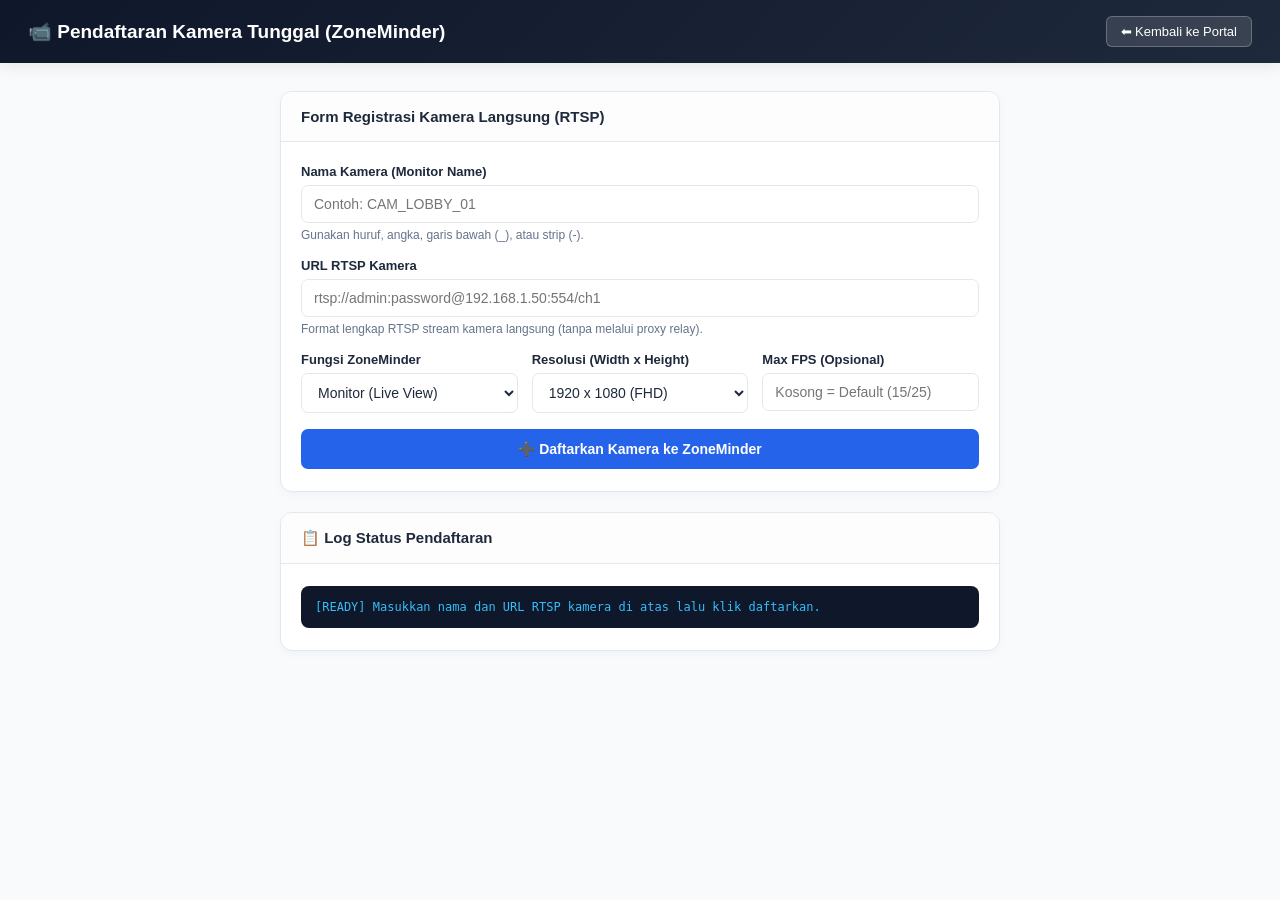
==== html_dashboard/add_camera.html @ 8101704b "yang baru" ====
<!DOCTYPE html>
<html lang="id">
<head>
  <meta charset="UTF-8">
  <meta name="viewport" content="width=device-width, initial-scale=1.0">
  <title>Tambah Kamera Tunggal - ZoneMinder</title>
  <style>
    * { box-sizing: border-box; }
    :root {
      --primary: #2563eb;
      --primary-dark: #1d4ed8;
      --success: #16a34a;
      --danger: #dc2626;
      --bg: #f8fafc;
      --card: #ffffff;
      --border: #e2e8f0;
      --text: #1e293b;
      --muted: #64748b;
    }
    body {
      margin: 0;
      background: var(--bg);
      color: var(--text);
      font-family: -apple-system, BlinkMacSystemFont, "Segoe UI", Roboto, "Helvetica Neue", Arial, sans-serif;
    }
    header {
      background: linear-gradient(135deg, #0f172a, #1e293b);
      color: white;
      padding: 16px 28px;
      display: flex;
      justify-content: space-between;
      align-items: center;
      box-shadow: 0 4px 15px rgba(0,0,0,0.08);
    }
    header h1 { margin: 0; font-size: 19px; font-weight: 600; display: flex; align-items: center; gap: 8px; }
    .back-btn {
      color: white;
      text-decoration: none;
      background: rgba(255,255,255,0.12);
      border: 1px solid rgba(255,255,255,0.25);
      padding: 7px 14px;
      border-radius: 6px;
      font-size: 13px;
      transition: .2s;
    }
    .back-btn:hover { background: rgba(255,255,255,0.22); }
    .container {
      width: min(720px, calc(100% - 32px));
      margin: 28px auto;
    }
    .card {
      background: var(--card);
      border: 1px solid var(--border);
      border-radius: 12px;
      margin-bottom: 20px;
      box-shadow: 0 3px 10px rgba(0,0,0,0.03);
      overflow: hidden;
    }
    .card-header {
      padding: 16px 20px;
      border-bottom: 1px solid var(--border);
      background: #fdfdfe;
      font-weight: 600;
      font-size: 15px;
    }
    .card-body { padding: 22px 20px; }
    .form-group { margin-bottom: 16px; }
    .form-group label {
      display: block;
      font-size: 13px;
      font-weight: 600;
      margin-bottom: 6px;
      color: var(--text);
    }
    .form-control {
      width: 100%;
      padding: 10px 12px;
      border: 1px solid var(--border);
      border-radius: 7px;
      font-size: 14px;
      color: var(--text);
      background: #fff;
      transition: border-color .2s;
    }
    .form-control:focus {
      outline: none;
      border-color: var(--primary);
      box-shadow: 0 0 0 3px rgba(37,99,235,0.12);
    }
    .form-hint {
      font-size: 12px;
      color: var(--muted);
      margin-top: 5px;
    }
    .row { display: flex; gap: 14px; }
    .col { flex: 1; }
    .btn-submit {
      width: 100%;
      background: var(--primary);
      color: white;
      border: none;
      padding: 12px;
      border-radius: 7px;
      font-weight: 600;
      font-size: 14px;
      cursor: pointer;
      transition: background .2s;
    }
    .btn-submit:hover { background: var(--primary-dark); }
    .btn-submit:disabled { background: #94a3b8; cursor: not-allowed; }
    .log-box {
      background: #0f172a;
      color: #38bdf8;
      font-family: monospace;
      font-size: 12px;
      padding: 12px 14px;
      border-radius: 8px;
      max-height: 180px;
      overflow-y: auto;
      line-height: 1.5;
    }
    .log-success { color: #4ade80; }
    .log-err { color: #f87171; }
  </style>
</head>
<body>
  <header>
    <h1>📹 Pendaftaran Kamera Tunggal (ZoneMinder)</h1>
    <a href="index.html" class="back-btn">⬅ Kembali ke Portal</a>
  </header>

  <div class="container">
    <div class="card">
      <div class="card-header">Form Registrasi Kamera Langsung (RTSP)</div>
      <div class="card-body">
        <form id="addCamForm" onsubmit="submitCamera(event)">
          <div class="form-group">
            <label for="camName">Nama Kamera (Monitor Name)</label>
            <input type="text" id="camName" class="form-control" placeholder="Contoh: CAM_LOBBY_01" required>
            <div class="form-hint">Gunakan huruf, angka, garis bawah (_), atau strip (-).</div>
          </div>

          <div class="form-group">
            <label for="rtspUrl">URL RTSP Kamera</label>
            <input type="text" id="rtspUrl" class="form-control" placeholder="rtsp://admin:password@192.168.1.50:554/ch1" required>
            <div class="form-hint">Format lengkap RTSP stream kamera langsung (tanpa melalui proxy relay).</div>
          </div>

          <div class="row">
            <div class="col form-group">
              <label for="zmFunction">Fungsi ZoneMinder</label>
              <select id="zmFunction" class="form-control">
                <option value="Monitor" selected>Monitor (Live View)</option>
                <option value="Modect">Modect (Motion Detect)</option>
                <option value="Record">Record (Rekam Terus)</option>
                <option value="Mocord">Mocord (Motion + Record)</option>
                <option value="Nodect">Nodect</option>
              </select>
            </div>
            <div class="col form-group">
              <label for="resolution">Resolusi (Width x Height)</label>
              <select id="resolution" class="form-control">
                <option value="1920x1080" selected>1920 x 1080 (FHD)</option>
                <option value="1280x720">1280 x 720 (HD)</option>
                <option value="2560x1440">2560 x 1440 (2K)</option>
                <option value="3840x2160">3840 x 2160 (4K)</option>
                <option value="640x480">640 x 480 (VGA)</option>
              </select>
            </div>
            <div class="col form-group">
              <label for="maxFps">Max FPS (Opsional)</label>
              <input type="number" id="maxFps" class="form-control" placeholder="Kosong = Default (15/25)" min="1" max="60">
            </div>
          </div>

          <button type="submit" id="btnSubmit" class="btn-submit">
            ➕ Daftarkan Kamera ke ZoneMinder
          </button>
        </form>
      </div>
    </div>

    <div class="card">
      <div class="card-header">📋 Log Status Pendaftaran</div>
      <div class="card-body">
        <div id="logBox" class="log-box">
          <div>[READY] Masukkan nama dan URL RTSP kamera di atas lalu klik daftarkan.</div>
        </div>
      </div>
    </div>
  </div>

  <script>
    function addLog(msg, type = 'info') {
      const box = document.getElementById('logBox');
      const time = new Date().toLocaleTimeString();
      let cls = '';
      if (type === 'err') cls = 'log-err';
      if (type === 'success') cls = 'log-success';
      box.innerHTML += `<div class="${cls}">[${time}] ${msg}</div>`;
      box.scrollTop = box.scrollHeight;
    }

    async function submitCamera(e) {
      e.preventDefault();
      const btn = document.getElementById('btnSubmit');
      const name = document.getElementById('camName').value.trim();
      const source = document.getElementById('rtspUrl').value.trim();
      const func = document.getElementById('zmFunction').value;
      const [width, height] = document.getElementById('resolution').value.split('x');
      const maxFps = document.getElementById('maxFps').value.trim();

      if (!source.toLowerCase().startsWith('rtsp://')) {
        addLog('URL harus diawali dengan rtsp://', 'err');
        return;
      }

      btn.disabled = true;
      btn.innerHTML = '⏳ Mendaftarkan ke ZoneMinder...';
      addLog(`Mengirim data pendaftaran untuk '${name}'...`);

      try {
        const res = await fetch('/api/zoneminder/add-camera', {
          method: 'POST',
          headers: { 'Content-Type': 'application/json' },
          body: JSON.stringify({
            name: name,
            source: source,
            zmFunction: func,
            width: width,
            height: height,
            maxFps: maxFps
          })
        });
        const data = await res.json();
        if (res.ok && data.status === 'success') {
          addLog(`[SUCCESS] ${data.message} 🎉`, 'success');
          document.getElementById('addCamForm').reset();
        } else {
          addLog(`[ERROR] ${data.message || 'Gagal mendaftarkan kamera'}`, 'err');
        }
      } catch (err) {
        addLog(`[ERROR JARINGAN] ${err.message}`, 'err');
      } finally {
        btn.disabled = false;
        btn.innerHTML = '➕ Daftarkan Kamera ke ZoneMinder';
      }
    }
  </script>
</body>
</html>
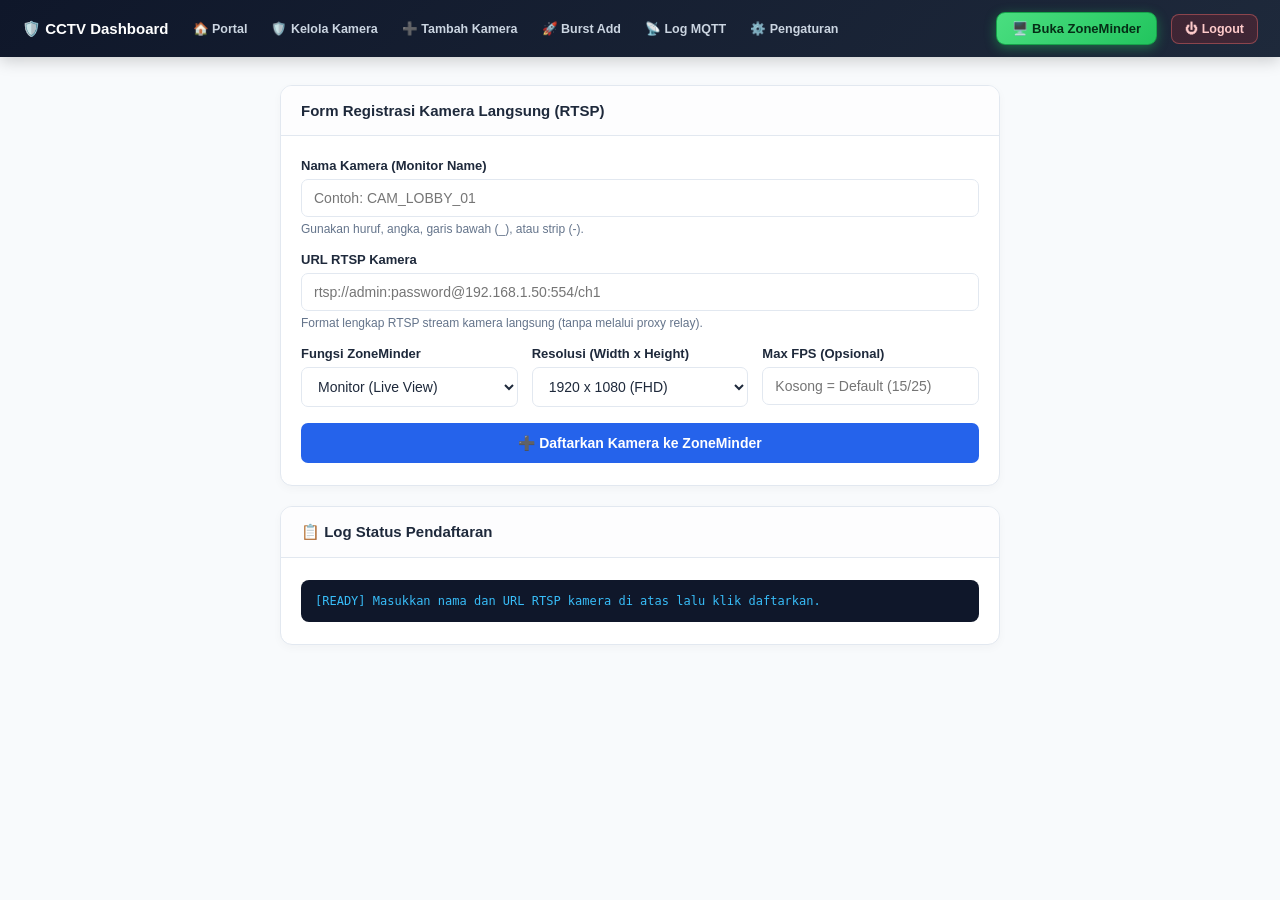
==== commit a86f5a80: "update" ====
--- a/html_dashboard/add_camera.html
+++ b/html_dashboard/add_camera.html
@@ -124,10 +124,8 @@
   </style>
 </head>
 <body>
-  <header>
-    <h1>📹 Pendaftaran Kamera Tunggal (ZoneMinder)</h1>
-    <a href="index.html" class="back-btn">⬅ Kembali ke Portal</a>
-  </header>
+  <!-- Header navigasi bersama: tautan ZoneMinder ditonjolkan + tombol logout -->
+  <header id="dashHeader"></header>
 
   <div class="container">
     <div class="card">
@@ -247,6 +245,7 @@
       }
     }
   </script>
+  <script src="app_shell.js"></script>
 </body>
 </html>
 
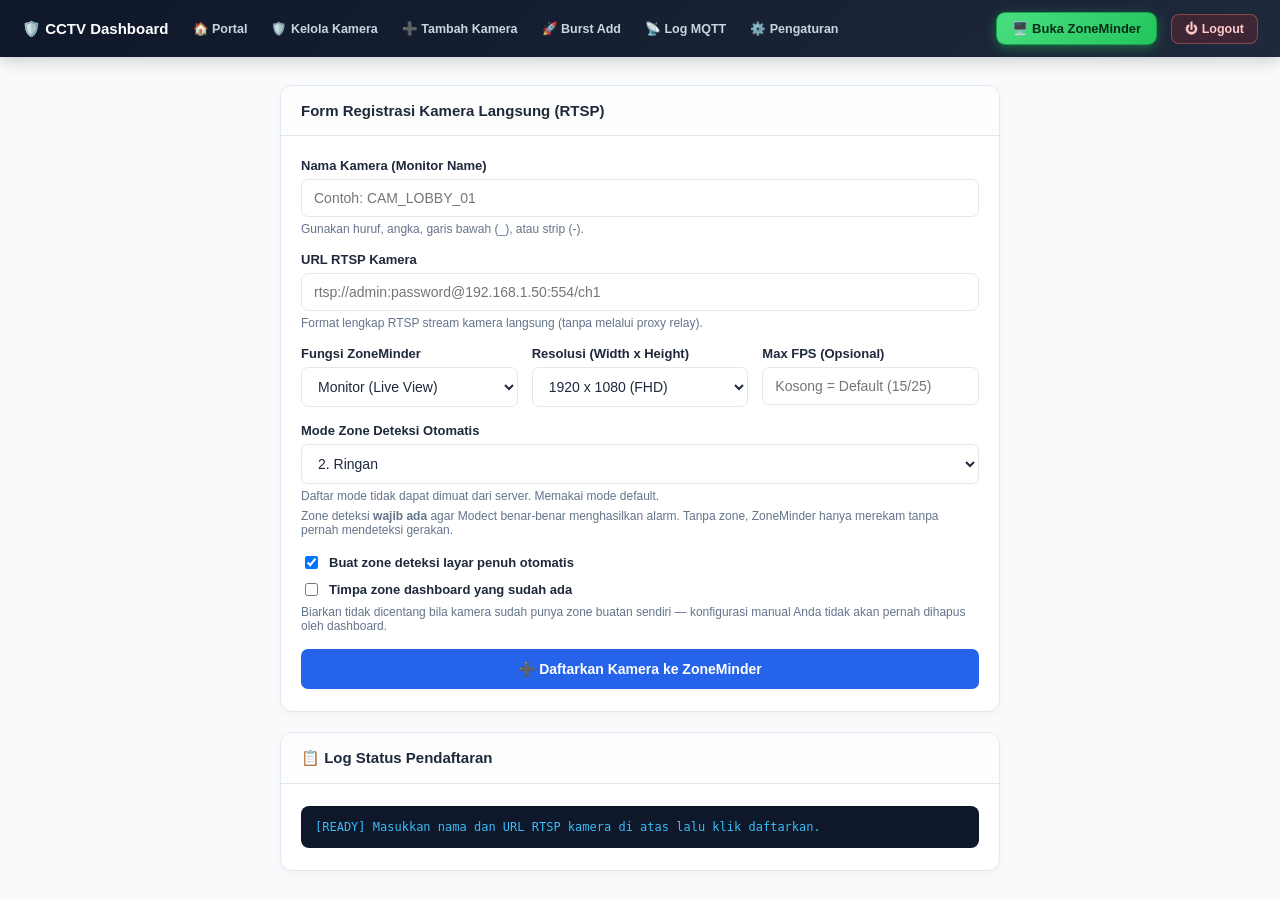
==== commit c7980bc0: "feat(zones): zone deteksi otomatis 5 mode untuk semua jalur tambah kamera" ====
--- a/html_dashboard/add_camera.html
+++ b/html_dashboard/add_camera.html
@@ -171,6 +171,33 @@
             </div>
           </div>
 
+          <div class="form-group">
+            <label for="zoneMode">Mode Zone Deteksi Otomatis</label>
+            <select id="zoneMode" class="form-control"></select>
+            <div class="form-hint" id="zoneModeHint">
+              Loading...
+            </div>
+            <div class="form-hint" style="margin-top:6px;">
+              Zone deteksi <b>wajib ada</b> agar Modect benar-benar menghasilkan alarm.
+              Tanpa zone, ZoneMinder hanya merekam tanpa pernah mendeteksi gerakan.
+            </div>
+          </div>
+
+          <div class="form-group">
+            <label style="display:flex; align-items:center; gap:8px; font-weight:600;">
+              <input type="checkbox" id="createZone" checked style="width:auto;">
+              Buat zone deteksi layar penuh otomatis
+            </label>
+            <label style="display:flex; align-items:center; gap:8px; font-weight:600; margin-top:8px;">
+              <input type="checkbox" id="overwriteZone" style="width:auto;">
+              Timpa zone dashboard yang sudah ada
+            </label>
+            <div class="form-hint">
+              Biarkan tidak dicentang bila kamera sudah punya zone buatan sendiri —
+              konfigurasi manual Anda tidak akan pernah dihapus oleh dashboard.
+            </div>
+          </div>
+
           <button type="submit" id="btnSubmit" class="btn-submit">
             ➕ Daftarkan Kamera ke ZoneMinder
           </button>
@@ -189,6 +216,39 @@
   </div>
 
   <script>
+    // Daftar mode zone diambil dari server supaya angka yang ditampilkan
+    // selalu sama dengan yang benar-benar ditulis ke ZoneMinder.
+    let ZONE_MODES = [];
+
+    async function loadZoneModes() {
+      const select = document.getElementById('zoneMode');
+      const hint = document.getElementById('zoneModeHint');
+      try {
+        const res = await fetch('/api/zones/modes');
+        const data = await res.json();
+        ZONE_MODES = data.modes || [];
+        select.innerHTML = ZONE_MODES
+          .map(m => `<option value="${m.key}" ${m.key === data.default_mode ? 'selected' : ''}>${m.label}</option>`)
+          .join('');
+        renderZoneHint();
+      } catch (err) {
+        select.innerHTML = '<option value="light">2. Ringan</option>';
+        hint.innerText = 'Daftar mode tidak dapat dimuat dari server. Memakai mode default.';
+      }
+    }
+
+    function renderZoneHint() {
+      const key = document.getElementById('zoneMode').value;
+      const hint = document.getElementById('zoneModeHint');
+      const mode = ZONE_MODES.find(m => m.key === key);
+      if (!mode) { hint.innerText = ''; return; }
+      hint.innerHTML = `${mode.description}<br><b>Efektif:</b> CheckMethod=${mode.check_method}, `
+        + `MinPixelThreshold=${mode.min_pixel_threshold} (angka kecil = lebih sensitif), Units=${mode.units}.`;
+    }
+
+    document.getElementById('zoneMode').addEventListener('change', renderZoneHint);
+    loadZoneModes();
+
     function addLog(msg, type = 'info') {
       const box = document.getElementById('logBox');
       const time = new Date().toLocaleTimeString();
@@ -227,12 +287,29 @@
             zmFunction: func,
             width: width,
             height: height,
-            maxFps: maxFps
+            maxFps: maxFps,
+            zoneMode: document.getElementById('zoneMode').value,
+            createZone: document.getElementById('createZone').checked,
+            overwriteZone: document.getElementById('overwriteZone').checked
           })
         });
         const data = await res.json();
         if (res.ok && data.status === 'success') {
-          addLog(`[SUCCESS] ${data.message} 🎉`, 'success');
+          addLog(`[SUCCESS] ${data.message}`, 'success');
+
+          // Status zone dilaporkan terpisah: kamera bisa berhasil didaftarkan
+          // sementara zone-nya gagal. Menyembunyikan itu membuat pengguna
+          // mengira Modect berjalan padahal tidak akan pernah alarm.
+          const zone = data.zone || {};
+          if (zone.created) {
+            addLog(`[ZONE] Zone "${zone.name || 'All'}" dibuat (${zone.label || zone.mode}), `
+              + `koordinat ${zone.coords || '-'} @ ${zone.width}x${zone.height}.`, 'success');
+          } else if (zone.skipped) {
+            addLog(`[ZONE] Dilewati: ${zone.reason || '-'}`, 'info');
+          } else {
+            addLog(`[ZONE-GAGAL] ${zone.reason || 'Zone tidak dibuat. Modect tidak akan mendeteksi gerakan.'}`, 'err');
+          }
+
           document.getElementById('addCamForm').reset();
         } else {
           addLog(`[ERROR] ${data.message || 'Gagal mendaftarkan kamera'}`, 'err');
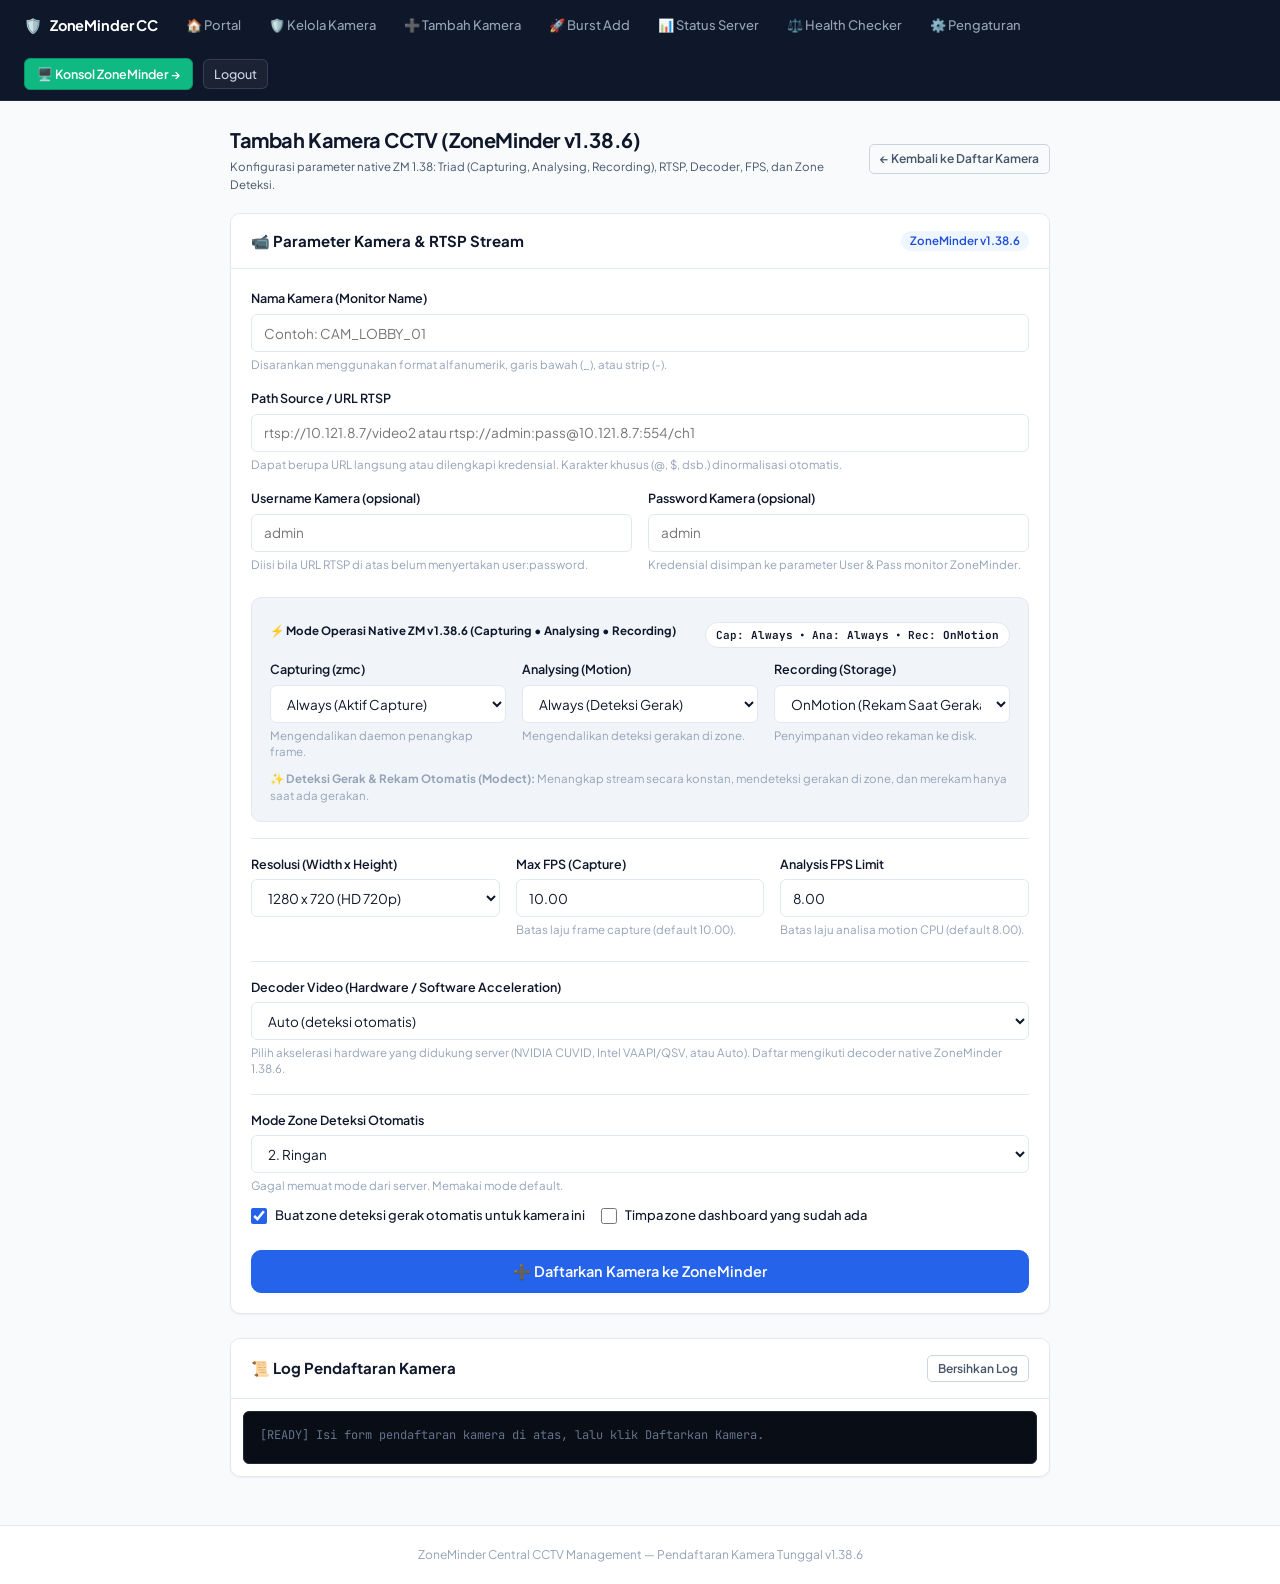
==== commit 5a1540a6: "update_with_latest_zoneminder" ====
--- a/html_dashboard/add_camera.html
+++ b/html_dashboard/add_camera.html
@@ -3,221 +3,224 @@
 <head>
   <meta charset="UTF-8">
   <meta name="viewport" content="width=device-width, initial-scale=1.0">
-  <title>Tambah Kamera Tunggal - ZoneMinder</title>
+  <title>Tambah Kamera CCTV - ZoneMinder v1.38.6</title>
+  <link rel="stylesheet" href="app_ui.css">
   <style>
-    * { box-sizing: border-box; }
-    :root {
-      --primary: #2563eb;
-      --primary-dark: #1d4ed8;
-      --success: #16a34a;
-      --danger: #dc2626;
-      --bg: #f8fafc;
-      --card: #ffffff;
-      --border: #e2e8f0;
-      --text: #1e293b;
-      --muted: #64748b;
-    }
-    body {
-      margin: 0;
-      background: var(--bg);
-      color: var(--text);
-      font-family: -apple-system, BlinkMacSystemFont, "Segoe UI", Roboto, "Helvetica Neue", Arial, sans-serif;
-    }
-    header {
-      background: linear-gradient(135deg, #0f172a, #1e293b);
-      color: white;
-      padding: 16px 28px;
-      display: flex;
-      justify-content: space-between;
+    .form-container {
+      max-width: 820px;
+      margin: 0 auto;
+    }
+    .triad-card {
+      background: var(--bg-surface-alt);
+      border: 1px solid var(--border);
+      border-radius: var(--radius-md);
+      padding: 16px 18px;
+      margin-top: 8px;
+    }
+    .triad-badge-preview {
+      display: inline-flex;
       align-items: center;
-      box-shadow: 0 4px 15px rgba(0,0,0,0.08);
-    }
-    header h1 { margin: 0; font-size: 19px; font-weight: 600; display: flex; align-items: center; gap: 8px; }
-    .back-btn {
-      color: white;
-      text-decoration: none;
-      background: rgba(255,255,255,0.12);
-      border: 1px solid rgba(255,255,255,0.25);
-      padding: 7px 14px;
-      border-radius: 6px;
-      font-size: 13px;
-      transition: .2s;
-    }
-    .back-btn:hover { background: rgba(255,255,255,0.22); }
-    .container {
-      width: min(720px, calc(100% - 32px));
-      margin: 28px auto;
-    }
-    .card {
-      background: var(--card);
+      gap: 6px;
+      padding: 4px 10px;
+      border-radius: var(--radius-full);
+      font-size: 11px;
+      font-family: var(--font-mono);
+      font-weight: 600;
+      background: var(--bg-surface);
       border: 1px solid var(--border);
-      border-radius: 12px;
-      margin-bottom: 20px;
-      box-shadow: 0 3px 10px rgba(0,0,0,0.03);
-      overflow: hidden;
-    }
-    .card-header {
-      padding: 16px 20px;
-      border-bottom: 1px solid var(--border);
-      background: #fdfdfe;
-      font-weight: 600;
-      font-size: 15px;
-    }
-    .card-body { padding: 22px 20px; }
-    .form-group { margin-bottom: 16px; }
-    .form-group label {
-      display: block;
-      font-size: 13px;
-      font-weight: 600;
-      margin-bottom: 6px;
-      color: var(--text);
-    }
-    .form-control {
-      width: 100%;
-      padding: 10px 12px;
-      border: 1px solid var(--border);
-      border-radius: 7px;
-      font-size: 14px;
-      color: var(--text);
-      background: #fff;
-      transition: border-color .2s;
-    }
-    .form-control:focus {
-      outline: none;
-      border-color: var(--primary);
-      box-shadow: 0 0 0 3px rgba(37,99,235,0.12);
-    }
-    .form-hint {
-      font-size: 12px;
-      color: var(--muted);
-      margin-top: 5px;
-    }
-    .row { display: flex; gap: 14px; }
-    .col { flex: 1; }
-    .btn-submit {
-      width: 100%;
-      background: var(--primary);
-      color: white;
-      border: none;
-      padding: 12px;
-      border-radius: 7px;
-      font-weight: 600;
-      font-size: 14px;
-      cursor: pointer;
-      transition: background .2s;
-    }
-    .btn-submit:hover { background: var(--primary-dark); }
-    .btn-submit:disabled { background: #94a3b8; cursor: not-allowed; }
-    .log-box {
-      background: #0f172a;
-      color: #38bdf8;
-      font-family: monospace;
-      font-size: 12px;
-      padding: 12px 14px;
-      border-radius: 8px;
-      max-height: 180px;
-      overflow-y: auto;
-      line-height: 1.5;
-    }
-    .log-success { color: #4ade80; }
-    .log-err { color: #f87171; }
+      margin-top: 8px;
+    }
   </style>
 </head>
 <body>
-  <!-- Header navigasi bersama: tautan ZoneMinder ditonjolkan + tombol logout -->
+  <!-- Header Navigasi Bersama -->
   <header id="dashHeader"></header>
 
   <div class="container">
-    <div class="card">
-      <div class="card-header">Form Registrasi Kamera Langsung (RTSP)</div>
-      <div class="card-body">
-        <form id="addCamForm" onsubmit="submitCamera(event)">
-          <div class="form-group">
-            <label for="camName">Nama Kamera (Monitor Name)</label>
-            <input type="text" id="camName" class="form-control" placeholder="Contoh: CAM_LOBBY_01" required>
-            <div class="form-hint">Gunakan huruf, angka, garis bawah (_), atau strip (-).</div>
+    <div class="form-container">
+      <!-- Breadcrumb / Header Title -->
+      <div class="flex items-center justify-between" style="margin-bottom: 20px;">
+        <div>
+          <h1 style="font-size: 20px;">Tambah Kamera CCTV (ZoneMinder v1.38.6)</h1>
+          <p class="text-xs text-secondary" style="margin-top: 3px;">
+            Konfigurasi parameter native ZM 1.38: Triad (Capturing, Analysing, Recording), RTSP, Decoder, FPS, dan Zone Deteksi.
+          </p>
+        </div>
+        <a href="zoneminder.html" class="btn btn-outline btn-sm">
+          &larr; Kembali ke Daftar Kamera
+        </a>
+      </div>
+
+      <!-- Card Formulir Pendaftaran -->
+      <div class="card" style="margin-bottom: 24px;">
+        <div class="card-header">
+          <div class="card-title">&#128249; Parameter Kamera &amp; RTSP Stream</div>
+          <span class="badge badge-primary">ZoneMinder v1.38.6</span>
+        </div>
+
+        <div class="card-body">
+          <form id="addCamForm" onsubmit="submitCamera(event)">
+            <!-- Identitas Kamera -->
+            <div class="form-group">
+              <label class="form-label" for="camName">Nama Kamera (Monitor Name)</label>
+              <input type="text" id="camName" class="form-control" placeholder="Contoh: CAM_LOBBY_01" required>
+              <div class="form-hint">Disarankan menggunakan format alfanumerik, garis bawah (_), atau strip (-).</div>
+            </div>
+
+            <!-- Path RTSP Source -->
+            <div class="form-group">
+              <label class="form-label" for="rtspUrl">Path Source / URL RTSP</label>
+              <input type="text" id="rtspUrl" class="form-control mono text-sm" placeholder="rtsp://10.121.8.7/video2 atau rtsp://admin:pass@10.121.8.7:554/ch1" required>
+              <div class="form-hint">
+                Dapat berupa URL langsung atau dilengkapi kredensial. Karakter khusus (@, $, dsb.) dinormalisasi otomatis.
+              </div>
+            </div>
+
+            <!-- Kredensial Kamera -->
+            <div class="grid grid-2">
+              <div class="form-group">
+                <label class="form-label" for="camUser">Username Kamera (opsional)</label>
+                <input type="text" id="camUser" class="form-control" placeholder="admin">
+                <div class="form-hint">Diisi bila URL RTSP di atas belum menyertakan user:password.</div>
+              </div>
+              <div class="form-group">
+                <label class="form-label" for="camPass">Password Kamera (opsional)</label>
+                <input type="password" id="camPass" class="form-control" placeholder="admin" autocomplete="new-password">
+                <div class="form-hint">Kredensial disimpan ke parameter User &amp; Pass monitor ZoneMinder.</div>
+              </div>
+            </div>
+
+            <!-- Kontrol Operasi Triad ZM 1.38 -->
+            <div class="triad-card">
+              <div class="flex items-center justify-between" style="margin-bottom: 12px;">
+                <div class="text-xs font-bold text-primary">
+                  ⚡ Mode Operasi Native ZM v1.38.6 (Capturing &bull; Analysing &bull; Recording)
+                </div>
+                <div id="triadStatusPill" class="triad-badge-preview">
+                  <span>Cap: Always</span> &bull; <span>Ana: Always</span> &bull; <span>Rec: OnMotion</span>
+                </div>
+              </div>
+
+              <div class="grid grid-3">
+                <div class="form-group" style="margin-bottom: 0;">
+                  <label class="form-label" for="camCapturing">Capturing (zmc)</label>
+                  <select id="camCapturing" class="form-select" onchange="updateTriadPreview()">
+                    <option value="Always" selected>Always (Aktif Capture)</option>
+                    <option value="Ondemand">Ondemand (Saat Diminta)</option>
+                    <option value="None">None (Capture Mati)</option>
+                  </select>
+                  <div class="form-hint">Mengendalikan daemon penangkap frame.</div>
+                </div>
+
+                <div class="form-group" style="margin-bottom: 0;">
+                  <label class="form-label" for="camAnalysing">Analysing (Motion)</label>
+                  <select id="camAnalysing" class="form-select" onchange="updateTriadPreview()">
+                    <option value="Always" selected>Always (Deteksi Gerak)</option>
+                    <option value="None">None (Tanpa Analisa)</option>
+                  </select>
+                  <div class="form-hint">Mengendalikan deteksi gerakan di zone.</div>
+                </div>
+
+                <div class="form-group" style="margin-bottom: 0;">
+                  <label class="form-label" for="camRecording">Recording (Storage)</label>
+                  <select id="camRecording" class="form-select" onchange="updateTriadPreview()">
+                    <option value="None">None (Live Saja / Pasif)</option>
+                    <option value="OnMotion" selected>OnMotion (Rekam Saat Gerakan)</option>
+                    <option value="Always">Always (Rekam Non-Stop)</option>
+                  </select>
+                  <div class="form-hint">Penyimpanan video rekaman ke disk.</div>
+                </div>
+              </div>
+
+              <div id="triadExplanation" class="text-xs text-muted" style="margin-top: 10px;">
+                Mode aktif: Kamera terus menangkap stream, menganalisa gerakan, dan merekam secara otomatis saat motion terdeteksi.
+              </div>
+            </div>
+
+            <!-- Resolusi & FPS -->
+            <div class="grid grid-3" style="border-top: 1px solid var(--border); padding-top: 16px; margin-top: 16px;">
+              <div class="form-group">
+                <label class="form-label" for="resolution">Resolusi (Width x Height)</label>
+                <select id="resolution" class="form-select">
+                  <option value="1280x720" selected>1280 x 720 (HD 720p)</option>
+                  <option value="1920x1080">1920 x 1080 (FHD 1080p)</option>
+                  <option value="2560x1440">2560 x 1440 (2K QHD)</option>
+                  <option value="3840x2160">3840 x 2160 (4K UHD)</option>
+                  <option value="640x480">640 x 480 (VGA 480p)</option>
+                </select>
+              </div>
+
+              <div class="form-group">
+                <label class="form-label" for="maxFps">Max FPS (Capture)</label>
+                <input type="number" id="maxFps" class="form-control" value="10.00" min="1" max="60" step="0.5" required>
+                <div class="form-hint">Batas laju frame capture (default 10.00).</div>
+              </div>
+
+              <div class="form-group">
+                <label class="form-label" for="analysisFps">Analysis FPS Limit</label>
+                <input type="number" id="analysisFps" class="form-control" value="8.00" min="1" max="30" step="0.5" required>
+                <div class="form-hint">Batas laju analisa motion CPU (default 8.00).</div>
+              </div>
+            </div>
+
+            <!-- Hardware Decoder Video -->
+            <div class="form-group" style="border-top: 1px solid var(--border); padding-top: 16px; margin-top: 6px;">
+              <label class="form-label" for="camDecoder">Decoder Video (Hardware / Software Acceleration)</label>
+              <select id="camDecoder" class="form-select"></select>
+              <div class="form-hint">
+                Pilih akselerasi hardware yang didukung server (NVIDIA CUVID, Intel VAAPI/QSV, atau Auto).
+                Daftar mengikuti decoder native ZoneMinder 1.38.6.
+              </div>
+            </div>
+
+            <!-- Zone Deteksi Otomatis -->
+            <div class="form-group" style="border-top: 1px solid var(--border); padding-top: 16px; margin-top: 6px;">
+              <label class="form-label" for="zoneMode">Mode Zone Deteksi Otomatis</label>
+              <select id="zoneMode" class="form-select"></select>
+              <div class="form-hint" id="zoneModeHint" style="margin-top: 5px;">Memuat konfigurasi mode zone...</div>
+
+              <div class="flex items-center gap-4 flex-wrap" style="margin-top: 12px;">
+                <label class="checkbox-label">
+                  <input type="checkbox" id="createZone" checked>
+                  Buat zone deteksi gerak otomatis untuk kamera ini
+                </label>
+                <label class="checkbox-label">
+                  <input type="checkbox" id="overwriteZone">
+                  Timpa zone dashboard yang sudah ada
+                </label>
+              </div>
+            </div>
+
+            <div style="margin-top: 24px;">
+              <button type="submit" id="btnSubmit" class="btn btn-primary btn-lg" style="width: 100%;">
+                ➕ Daftarkan Kamera ke ZoneMinder
+              </button>
+            </div>
+          </form>
+        </div>
+      </div>
+
+      <!-- Card Terminal Log Output -->
+      <div class="card">
+        <div class="card-header">
+          <div class="card-title text-sm">&#128220; Log Pendaftaran Kamera</div>
+          <button class="btn btn-outline btn-sm" onclick="clearLog()">Bersihkan Log</button>
+        </div>
+        <div class="card-body" style="padding: 12px;">
+          <div id="logBox" class="terminal-box">
+            <div class="terminal-line muted">[READY] Isi form pendaftaran kamera di atas, lalu klik Daftarkan Kamera.</div>
           </div>
-
-          <div class="form-group">
-            <label for="rtspUrl">URL RTSP Kamera</label>
-            <input type="text" id="rtspUrl" class="form-control" placeholder="rtsp://admin:password@192.168.1.50:554/ch1" required>
-            <div class="form-hint">Format lengkap RTSP stream kamera langsung (tanpa melalui proxy relay).</div>
-          </div>
-
-          <div class="row">
-            <div class="col form-group">
-              <label for="zmFunction">Fungsi ZoneMinder</label>
-              <select id="zmFunction" class="form-control">
-                <option value="Monitor" selected>Monitor (Live View)</option>
-                <option value="Modect">Modect (Motion Detect)</option>
-                <option value="Record">Record (Rekam Terus)</option>
-                <option value="Mocord">Mocord (Motion + Record)</option>
-                <option value="Nodect">Nodect</option>
-              </select>
-            </div>
-            <div class="col form-group">
-              <label for="resolution">Resolusi (Width x Height)</label>
-              <select id="resolution" class="form-control">
-                <option value="1920x1080" selected>1920 x 1080 (FHD)</option>
-                <option value="1280x720">1280 x 720 (HD)</option>
-                <option value="2560x1440">2560 x 1440 (2K)</option>
-                <option value="3840x2160">3840 x 2160 (4K)</option>
-                <option value="640x480">640 x 480 (VGA)</option>
-              </select>
-            </div>
-            <div class="col form-group">
-              <label for="maxFps">Max FPS (Opsional)</label>
-              <input type="number" id="maxFps" class="form-control" placeholder="Kosong = Default (15/25)" min="1" max="60">
-            </div>
-          </div>
-
-          <div class="form-group">
-            <label for="zoneMode">Mode Zone Deteksi Otomatis</label>
-            <select id="zoneMode" class="form-control"></select>
-            <div class="form-hint" id="zoneModeHint">
-              Loading...
-            </div>
-            <div class="form-hint" style="margin-top:6px;">
-              Zone deteksi <b>wajib ada</b> agar Modect benar-benar menghasilkan alarm.
-              Tanpa zone, ZoneMinder hanya merekam tanpa pernah mendeteksi gerakan.
-            </div>
-          </div>
-
-          <div class="form-group">
-            <label style="display:flex; align-items:center; gap:8px; font-weight:600;">
-              <input type="checkbox" id="createZone" checked style="width:auto;">
-              Buat zone deteksi layar penuh otomatis
-            </label>
-            <label style="display:flex; align-items:center; gap:8px; font-weight:600; margin-top:8px;">
-              <input type="checkbox" id="overwriteZone" style="width:auto;">
-              Timpa zone dashboard yang sudah ada
-            </label>
-            <div class="form-hint">
-              Biarkan tidak dicentang bila kamera sudah punya zone buatan sendiri —
-              konfigurasi manual Anda tidak akan pernah dihapus oleh dashboard.
-            </div>
-          </div>
-
-          <button type="submit" id="btnSubmit" class="btn-submit">
-            ➕ Daftarkan Kamera ke ZoneMinder
-          </button>
-        </form>
-      </div>
-    </div>
-
-    <div class="card">
-      <div class="card-header">📋 Log Status Pendaftaran</div>
-      <div class="card-body">
-        <div id="logBox" class="log-box">
-          <div>[READY] Masukkan nama dan URL RTSP kamera di atas lalu klik daftarkan.</div>
         </div>
       </div>
     </div>
   </div>
 
+  <footer class="page-footer">
+    ZoneMinder Central CCTV Management &mdash; Pendaftaran Kamera Tunggal v1.38.6
+  </footer>
+
+  <script src="app_shell.js"></script>
   <script>
-    // Daftar mode zone diambil dari server supaya angka yang ditampilkan
-    // selalu sama dengan yang benar-benar ditulis ke ZoneMinder.
     let ZONE_MODES = [];
 
     async function loadZoneModes() {
@@ -233,7 +236,7 @@
         renderZoneHint();
       } catch (err) {
         select.innerHTML = '<option value="light">2. Ringan</option>';
-        hint.innerText = 'Daftar mode tidak dapat dimuat dari server. Memakai mode default.';
+        hint.innerText = 'Gagal memuat mode dari server. Memakai mode default.';
       }
     }
 
@@ -242,21 +245,56 @@
       const hint = document.getElementById('zoneModeHint');
       const mode = ZONE_MODES.find(m => m.key === key);
       if (!mode) { hint.innerText = ''; return; }
-      hint.innerHTML = `${mode.description}<br><b>Efektif:</b> CheckMethod=${mode.check_method}, `
-        + `MinPixelThreshold=${mode.min_pixel_threshold} (angka kecil = lebih sensitif), Units=${mode.units}.`;
+      hint.innerHTML = `${mode.description} &bull; <b>Efektif:</b> CheckMethod=${mode.check_method}, MinPixelThreshold=${mode.min_pixel_threshold}, Units=${mode.units}.`;
+    }
+
+    function updateTriadPreview() {
+      const cap = document.getElementById('camCapturing').value;
+      const ana = document.getElementById('camAnalysing').value;
+      const rec = document.getElementById('camRecording').value;
+
+      const pill = document.getElementById('triadStatusPill');
+      const exp = document.getElementById('triadExplanation');
+
+      pill.innerHTML = `<span>Cap: <b>${cap}</b></span> &bull; <span>Ana: <b>${ana}</b></span> &bull; <span>Rec: <b>${rec}</b></span>`;
+
+      if (cap === 'None') {
+        exp.innerHTML = '<span style="color:var(--danger)">⚠️ <b>Kamera Nonaktif:</b> zmc tidak menangkap stream. Analisis dan perekaman tidak akan berjalan.</span>';
+      } else if (ana === 'Always' && rec === 'OnMotion') {
+        exp.innerHTML = '✨ <b>Deteksi Gerak &amp; Rekam Otomatis (Modect):</b> Menangkap stream secara konstan, mendeteksi gerakan di zone, dan merekam hanya saat ada gerakan.';
+      } else if (rec === 'Always') {
+        exp.innerHTML = '🔴 <b>Perekaman Kontinu:</b> Menangkap stream dan merekam video 24/7 non-stop ke penyimpanan storage.';
+      } else if (ana === 'None' && rec === 'None') {
+        exp.innerHTML = '👁️ <b>Live View Murni:</b> Menangkap stream untuk pantauan langsung di monitor/dashboard tanpa deteksi gerakan dan tanpa perekaman.';
+      } else {
+        exp.innerHTML = `Konfigurasi kustom: Capturing=${cap}, Analysing=${ana}, Recording=${rec}.`;
+      }
     }
 
     document.getElementById('zoneMode').addEventListener('change', renderZoneHint);
+
+    // Decoder: satu daftar bersama (app_shell.js) supaya pilihan di sini
+    // identik dengan Burst Add, impor Excel, dan form edit.
+    if (window.fillDecoderOptions) {
+      window.fillDecoderOptions(document.getElementById('camDecoder'));
+    }
+
     loadZoneModes();
+    updateTriadPreview();
 
     function addLog(msg, type = 'info') {
       const box = document.getElementById('logBox');
       const time = new Date().toLocaleTimeString();
       let cls = '';
-      if (type === 'err') cls = 'log-err';
-      if (type === 'success') cls = 'log-success';
-      box.innerHTML += `<div class="${cls}">[${time}] ${msg}</div>`;
+      if (type === 'err') cls = 'error';
+      if (type === 'success') cls = 'success';
+      if (type === 'warn') cls = 'warning';
+      box.innerHTML += `<div class="terminal-line ${cls}">[${time}] ${msg}</div>`;
       box.scrollTop = box.scrollHeight;
+    }
+
+    function clearLog() {
+      document.getElementById('logBox').innerHTML = '<div class="terminal-line muted">[CLEARED] Log dibersihkan.</div>';
     }
 
     async function submitCamera(e) {
@@ -264,18 +302,25 @@
       const btn = document.getElementById('btnSubmit');
       const name = document.getElementById('camName').value.trim();
       const source = document.getElementById('rtspUrl').value.trim();
-      const func = document.getElementById('zmFunction').value;
+      const user = document.getElementById('camUser').value.trim();
+      const pass = document.getElementById('camPass').value;
+      const capturing = document.getElementById('camCapturing').value;
+      const analysing = document.getElementById('camAnalysing').value;
+      const recording = document.getElementById('camRecording').value;
       const [width, height] = document.getElementById('resolution').value.split('x');
-      const maxFps = document.getElementById('maxFps').value.trim();
+      const maxFps = document.getElementById('maxFps').value.trim() || '10.00';
+      const analysisFps = document.getElementById('analysisFps').value.trim() || '8.00';
+      const decoder = document.getElementById('camDecoder').value;
 
       if (!source.toLowerCase().startsWith('rtsp://')) {
         addLog('URL harus diawali dengan rtsp://', 'err');
+        window.showToast('URL harus diawali dengan rtsp://', 'warning');
         return;
       }
 
       btn.disabled = true;
-      btn.innerHTML = '⏳ Mendaftarkan ke ZoneMinder...';
-      addLog(`Mengirim data pendaftaran untuk '${name}'...`);
+      btn.innerHTML = '⏳ Mendaftarkan ke ZoneMinder v1.38.6...';
+      addLog(`Mengirim pendaftaran kamera '${name}' ke ZoneMinder...`);
 
       try {
         const res = await fetch('/api/zoneminder/add-camera', {
@@ -284,45 +329,63 @@
           body: JSON.stringify({
             name: name,
             source: source,
-            zmFunction: func,
+            username: user,
+            password: pass,
+            capturing: capturing,
+            analysing: analysing,
+            recording: recording,
             width: width,
             height: height,
             maxFps: maxFps,
+            analysisFps: analysisFps,
+            decoder: decoder,
             zoneMode: document.getElementById('zoneMode').value,
             createZone: document.getElementById('createZone').checked,
             overwriteZone: document.getElementById('overwriteZone').checked
           })
         });
+
         const data = await res.json();
         if (res.ok && data.status === 'success') {
-          addLog(`[SUCCESS] ${data.message}`, 'success');
-
-          // Status zone dilaporkan terpisah: kamera bisa berhasil didaftarkan
-          // sementara zone-nya gagal. Menyembunyikan itu membuat pengguna
-          // mengira Modect berjalan padahal tidak akan pernah alarm.
+          addLog(`[SUCCESS] ${data.message} (ID Monitor: ${data.monitor_id})`, 'success');
+          window.showToast(`Kamera '${name}' berhasil didaftarkan (ID: ${data.monitor_id})!`, 'success');
+
+          if (Array.isArray(data.path_warnings) && data.path_warnings.length) {
+            data.path_warnings.forEach(w => addLog(`[PATH] ${w}`, 'warn'));
+          }
+          addLog(`[CONFIG] Cap=${capturing} | Ana=${analysing} | Rec=${recording} | Decoder=${decoder} | MaxFPS=${maxFps} | AnalysisFPS=${analysisFps}`, 'info');
+
           const zone = data.zone || {};
           if (zone.created) {
-            addLog(`[ZONE] Zone "${zone.name || 'All'}" dibuat (${zone.label || zone.mode}), `
-              + `koordinat ${zone.coords || '-'} @ ${zone.width}x${zone.height}.`, 'success');
+            addLog(`[ZONE] Zone "${zone.name || 'All'}" dibuat (${zone.label || zone.mode}) @ ${zone.width}x${zone.height}.`, 'success');
           } else if (zone.skipped) {
             addLog(`[ZONE] Dilewati: ${zone.reason || '-'}`, 'info');
           } else {
-            addLog(`[ZONE-GAGAL] ${zone.reason || 'Zone tidak dibuat. Modect tidak akan mendeteksi gerakan.'}`, 'err');
+            addLog(`[ZONE-GAGAL] ${zone.reason || 'Zone tidak dibuat.'}`, 'err');
           }
 
           document.getElementById('addCamForm').reset();
+          document.getElementById('maxFps').value = '10.00';
+          document.getElementById('analysisFps').value = '8.00';
+          document.getElementById('resolution').value = '1280x720';
+          document.getElementById('camDecoder').value = 'auto';
+          document.getElementById('camCapturing').value = 'Always';
+          document.getElementById('camAnalysing').value = 'Always';
+          document.getElementById('camRecording').value = 'OnMotion';
+          document.getElementById('createZone').checked = true;
+          updateTriadPreview();
         } else {
           addLog(`[ERROR] ${data.message || 'Gagal mendaftarkan kamera'}`, 'err');
+          window.showToast(data.message || 'Gagal mendaftarkan kamera', 'error');
         }
       } catch (err) {
-        addLog(`[ERROR JARINGAN] ${err.message}`, 'err');
+        addLog(`[JARINGAN ERROR] ${err.message}`, 'err');
+        window.showToast(err.message, 'error', 'Error Jaringan');
       } finally {
         btn.disabled = false;
         btn.innerHTML = '➕ Daftarkan Kamera ke ZoneMinder';
       }
     }
   </script>
-  <script src="app_shell.js"></script>
 </body>
 </html>
-
--- a/html_dashboard/app_ui.css
+++ b/html_dashboard/app_ui.css
@@ -0,0 +1,784 @@
+/* ==========================================================================
+ * app_ui.css - Sistem Desain Minimalis & Modern untuk CCTV Management
+ * Bersih, Elegan, Responsif, dan Ringan.
+ * ========================================================================== */
+
+@import url('https://fonts.googleapis.com/css2?family=Plus+Jakarta+Sans:wght@400;500;600;700&family=JetBrains+Mono:wght@400;500&display=swap');
+
+:root {
+  --font-sans: 'Plus Jakarta Sans', -apple-system, BlinkMacSystemFont, "Segoe UI", Roboto, "Helvetica Neue", Arial, sans-serif;
+  --font-mono: 'JetBrains Mono', ui-monospace, SFMono-Regular, Consolas, monospace;
+
+  /* Neutrals */
+  --bg-page: #f8fafc;
+  --bg-surface: #ffffff;
+  --bg-surface-alt: #f1f5f9;
+  --bg-surface-hover: #f8fafc;
+  
+  --border: #e2e8f0;
+  --border-focus: #3b82f6;
+  --border-strong: #cbd5e1;
+
+  --text-primary: #0f172a;
+  --text-secondary: #475569;
+  --text-muted: #94a3b8;
+  --text-white: #ffffff;
+
+  /* Brand / Primary */
+  --primary: #2563eb;
+  --primary-hover: #1d4ed8;
+  --primary-soft: #eff6ff;
+  --primary-text: #1d4ed8;
+
+  /* Accents */
+  --success: #10b981;
+  --success-soft: #ecfdf5;
+  --success-text: #065f46;
+
+  --warning: #f59e0b;
+  --warning-soft: #fffbeb;
+  --warning-text: #92400e;
+
+  --danger: #ef4444;
+  --danger-soft: #fef2f2;
+  --danger-text: #991b1b;
+
+  --info: #0284c7;
+  --info-soft: #f0f9ff;
+  --info-text: #0369a1;
+
+  /* Shadows */
+  --shadow-xs: 0 1px 2px 0 rgba(0, 0, 0, 0.05);
+  --shadow-sm: 0 1px 3px 0 rgba(0, 0, 0, 0.06), 0 1px 2px -1px rgba(0, 0, 0, 0.04);
+  --shadow-md: 0 4px 6px -1px rgba(0, 0, 0, 0.07), 0 2px 4px -2px rgba(0, 0, 0, 0.05);
+  --shadow-lg: 0 10px 15px -3px rgba(0, 0, 0, 0.08), 0 4px 6px -4px rgba(0, 0, 0, 0.04);
+
+  /* Radius */
+  --radius-sm: 6px;
+  --radius-md: 10px;
+  --radius-lg: 14px;
+  --radius-full: 9999px;
+
+  /* Transitions */
+  --transition: all 0.18s cubic-bezier(0.4, 0, 0.2, 1);
+}
+
+/* Reset */
+*, *::before, *::after {
+  box-sizing: border-box;
+  margin: 0;
+  padding: 0;
+}
+
+body {
+  font-family: var(--font-sans);
+  background-color: var(--bg-page);
+  color: var(--text-primary);
+  line-height: 1.5;
+  -webkit-font-smoothing: antialiased;
+  min-height: 100vh;
+  display: flex;
+  flex-direction: column;
+}
+
+/* Layout Container */
+.container {
+  width: 100%;
+  max-width: 1240px;
+  margin: 0 auto;
+  padding: 24px 20px 48px;
+  flex: 1;
+}
+
+.container-fluid {
+  width: 100%;
+  padding: 20px 24px 40px;
+  flex: 1;
+}
+
+/* Typography Helpers */
+h1, h2, h3, h4, h5 {
+  font-weight: 700;
+  color: var(--text-primary);
+  letter-spacing: -0.02em;
+}
+
+.mono {
+  font-family: var(--font-mono);
+}
+
+.text-sm { font-size: 13px; }
+.text-xs { font-size: 11.5px; }
+.text-muted { color: var(--text-muted); }
+.text-secondary { color: var(--text-secondary); }
+.font-semibold { font-weight: 600; }
+.font-bold { font-weight: 700; }
+
+/* Grid & Flex */
+.flex { display: flex; }
+.items-center { align-items: center; }
+.justify-between { justify-content: space-between; }
+.justify-center { justify-content: center; }
+.flex-wrap { flex-wrap: wrap; }
+.gap-1 { gap: 4px; }
+.gap-2 { gap: 8px; }
+.gap-3 { gap: 12px; }
+.gap-4 { gap: 16px; }
+.gap-6 { gap: 24px; }
+.flex-1 { flex: 1; }
+
+.grid { display: grid; gap: 16px; }
+.grid-2 { grid-template-columns: repeat(2, minmax(0, 1fr)); }
+.grid-3 { grid-template-columns: repeat(3, minmax(0, 1fr)); }
+.grid-4 { grid-template-columns: repeat(4, minmax(0, 1fr)); }
+@media (max-width: 992px) {
+  .grid-4 { grid-template-columns: repeat(2, minmax(0, 1fr)); }
+  .grid-3 { grid-template-columns: 1fr; }
+  .grid-2 { grid-template-columns: 1fr; }
+}
+@media (max-width: 640px) {
+  .grid-4 { grid-template-columns: 1fr; }
+}
+
+/* Cards */
+.card {
+  background: var(--bg-surface);
+  border: 1px solid var(--border);
+  border-radius: var(--radius-md);
+  box-shadow: var(--shadow-xs);
+  transition: var(--transition);
+  position: relative;
+  overflow: hidden;
+}
+
+.card-header {
+  padding: 16px 20px;
+  border-bottom: 1px solid var(--border);
+  display: flex;
+  align-items: center;
+  justify-content: space-between;
+  gap: 12px;
+  background-color: var(--bg-surface);
+}
+
+.card-title {
+  font-size: 15px;
+  font-weight: 700;
+  color: var(--text-primary);
+  display: flex;
+  align-items: center;
+  gap: 8px;
+}
+
+.card-subtitle {
+  font-size: 12.5px;
+  color: var(--text-muted);
+  margin-top: 2px;
+  font-weight: 400;
+}
+
+.card-body {
+  padding: 20px;
+}
+
+.card-footer {
+  padding: 14px 20px;
+  border-top: 1px solid var(--border);
+  background: var(--bg-surface-hover);
+  display: flex;
+  align-items: center;
+  justify-content: space-between;
+}
+
+/* Buttons */
+.btn {
+  display: inline-flex;
+  align-items: center;
+  justify-content: center;
+  gap: 7px;
+  font-family: var(--font-sans);
+  font-size: 13px;
+  font-weight: 600;
+  padding: 8px 16px;
+  border-radius: var(--radius-sm);
+  border: 1px solid transparent;
+  cursor: pointer;
+  text-decoration: none;
+  white-space: nowrap;
+  transition: var(--transition);
+  background: var(--bg-surface);
+  color: var(--text-primary);
+}
+
+.btn:disabled, .btn.disabled {
+  opacity: 0.55;
+  cursor: not-allowed;
+  pointer-events: none;
+}
+
+.btn-primary {
+  background: var(--primary);
+  color: var(--text-white);
+  border-color: var(--primary);
+}
+.btn-primary:hover {
+  background: var(--primary-hover);
+  border-color: var(--primary-hover);
+  box-shadow: 0 2px 8px rgba(37, 99, 235, 0.25);
+}
+
+.btn-secondary {
+  background: var(--bg-surface-alt);
+  color: var(--text-secondary);
+  border-color: var(--border);
+}
+.btn-secondary:hover {
+  background: var(--border);
+  color: var(--text-primary);
+}
+
+.btn-outline {
+  background: transparent;
+  color: var(--text-secondary);
+  border-color: var(--border-strong);
+}
+.btn-outline:hover {
+  background: var(--bg-surface-hover);
+  color: var(--text-primary);
+  border-color: var(--text-secondary);
+}
+
+.btn-success {
+  background: var(--success);
+  color: var(--text-white);
+  border-color: var(--success);
+}
+.btn-success:hover {
+  background: #059669;
+  border-color: #059669;
+  box-shadow: 0 2px 8px rgba(16, 185, 129, 0.25);
+}
+
+.btn-warning {
+  background: var(--warning);
+  color: var(--text-white);
+  border-color: var(--warning);
+}
+.btn-warning:hover {
+  background: #d97706;
+  border-color: #d97706;
+}
+
+.btn-danger {
+  background: var(--danger);
+  color: var(--text-white);
+  border-color: var(--danger);
+}
+.btn-danger:hover {
+  background: #dc2626;
+  border-color: #dc2626;
+}
+
+.btn-sm {
+  padding: 5px 10px;
+  font-size: 12px;
+  border-radius: 5px;
+}
+
+.btn-lg {
+  padding: 11px 22px;
+  font-size: 14.5px;
+  border-radius: var(--radius-md);
+}
+
+.btn-icon {
+  width: 32px;
+  height: 32px;
+  padding: 0;
+  border-radius: var(--radius-sm);
+  display: inline-flex;
+  align-items: center;
+  justify-content: center;
+}
+
+/* Forms */
+.form-group {
+  margin-bottom: 16px;
+  display: flex;
+  flex-direction: column;
+}
+
+.form-group:last-child {
+  margin-bottom: 0;
+}
+
+.form-label {
+  display: block;
+  font-size: 12.5px;
+  font-weight: 600;
+  color: var(--text-primary);
+  margin-bottom: 6px;
+}
+
+.form-control, .form-select {
+  width: 100%;
+  height: 38px;
+  padding: 0 12px;
+  font-family: var(--font-sans);
+  font-size: 13.5px;
+  color: var(--text-primary);
+  background-color: var(--bg-surface);
+  border: 1px solid var(--border);
+  border-radius: var(--radius-sm);
+  outline: none;
+  transition: var(--transition);
+}
+
+textarea.form-control {
+  height: auto;
+  min-height: 85px;
+  padding: 10px 12px;
+  line-height: 1.5;
+  resize: vertical;
+}
+
+.form-control:focus, .form-select:focus {
+  border-color: var(--border-focus);
+  box-shadow: 0 0 0 3px rgba(59, 130, 246, 0.15);
+}
+
+.form-control[readonly], .form-control:disabled {
+  background-color: var(--bg-surface-alt);
+  color: var(--text-muted);
+  cursor: not-allowed;
+}
+
+.form-hint {
+  font-size: 11.5px;
+  color: var(--text-muted);
+  margin-top: 5px;
+  line-height: 1.4;
+}
+
+.checkbox-label {
+  display: inline-flex;
+  align-items: center;
+  gap: 8px;
+  font-size: 13px;
+  font-weight: 500;
+  color: var(--text-primary);
+  cursor: pointer;
+  user-select: none;
+}
+
+.checkbox-label input[type="checkbox"] {
+  width: 16px;
+  height: 16px;
+  accent-color: var(--primary);
+  cursor: pointer;
+}
+
+/* Badges */
+.badge {
+  display: inline-flex;
+  align-items: center;
+  gap: 5px;
+  padding: 3px 9px;
+  font-size: 11.5px;
+  font-weight: 600;
+  border-radius: var(--radius-full);
+  line-height: 1.3;
+}
+
+.badge-primary { background: var(--primary-soft); color: var(--primary-text); }
+.badge-success { background: var(--success-soft); color: var(--success-text); }
+.badge-warning { background: var(--warning-soft); color: var(--warning-text); }
+.badge-danger  { background: var(--danger-soft);  color: var(--danger-text); }
+.badge-info    { background: var(--info-soft);    color: var(--info-text); }
+.badge-neutral { background: var(--bg-surface-alt); color: var(--text-secondary); border: 1px solid var(--border); }
+
+/* Status Dot Indicators */
+.status-dot {
+  width: 8px;
+  height: 8px;
+  border-radius: 50%;
+  display: inline-block;
+  background: var(--text-muted);
+  position: relative;
+}
+
+.status-dot.online {
+  background: var(--success);
+  box-shadow: 0 0 0 2px var(--success-soft);
+}
+
+.status-dot.pulse {
+  animation: pulse-dot 2s infinite;
+}
+
+@keyframes pulse-dot {
+  0% { box-shadow: 0 0 0 0 rgba(16, 185, 129, 0.6); }
+  70% { box-shadow: 0 0 0 6px rgba(16, 185, 129, 0); }
+  100% { box-shadow: 0 0 0 0 rgba(16, 185, 129, 0); }
+}
+
+.status-dot.offline {
+  background: var(--danger);
+}
+
+/* Tables */
+.table-responsive {
+  width: 100%;
+  overflow-x: auto;
+  border: 1px solid var(--border);
+  border-radius: var(--radius-md);
+  background: var(--bg-surface);
+}
+
+.table {
+  width: 100%;
+  border-collapse: collapse;
+  text-align: left;
+  font-size: 13px;
+}
+
+.table th {
+  background: var(--bg-surface-alt);
+  color: var(--text-secondary);
+  font-weight: 600;
+  font-size: 11.5px;
+  text-transform: uppercase;
+  letter-spacing: 0.04em;
+  padding: 11px 16px;
+  border-bottom: 1px solid var(--border);
+  white-space: nowrap;
+}
+
+.table td {
+  padding: 12px 16px;
+  border-bottom: 1px solid var(--border);
+  color: var(--text-primary);
+  vertical-align: middle;
+}
+
+.table tr:last-child td {
+  border-bottom: none;
+}
+
+.table tbody tr {
+  transition: background-color 0.15s;
+}
+
+.table tbody tr:hover {
+  background-color: var(--bg-surface-hover);
+}
+
+/* Metric / Stat Box */
+.stat-box {
+  background: var(--bg-surface);
+  border: 1px solid var(--border);
+  border-radius: var(--radius-md);
+  padding: 18px 20px;
+  box-shadow: var(--shadow-xs);
+  display: flex;
+  align-items: center;
+  gap: 16px;
+  transition: var(--transition);
+}
+
+.stat-box:hover {
+  box-shadow: var(--shadow-sm);
+  border-color: var(--border-strong);
+}
+
+.stat-icon {
+  width: 46px;
+  height: 46px;
+  border-radius: var(--radius-sm);
+  display: flex;
+  align-items: center;
+  justify-content: center;
+  font-size: 22px;
+  flex-shrink: 0;
+}
+
+.stat-content {
+  flex: 1;
+  min-width: 0;
+}
+
+.stat-label {
+  font-size: 12px;
+  color: var(--text-muted);
+  font-weight: 600;
+  text-transform: uppercase;
+  letter-spacing: 0.03em;
+  margin-bottom: 3px;
+}
+
+.stat-value {
+  font-size: 22px;
+  font-weight: 700;
+  color: var(--text-primary);
+  line-height: 1.2;
+}
+
+.stat-desc {
+  font-size: 11.5px;
+  color: var(--text-secondary);
+  margin-top: 4px;
+}
+
+/* Toast Notification System */
+.toast-container {
+  position: fixed;
+  bottom: 24px;
+  right: 24px;
+  z-index: 9999;
+  display: flex;
+  flex-direction: column;
+  gap: 10px;
+  pointer-events: none;
+}
+
+.toast {
+  pointer-events: auto;
+  min-width: 300px;
+  max-width: 450px;
+  background: #0f172a;
+  color: #f8fafc;
+  padding: 12px 16px;
+  border-radius: var(--radius-md);
+  box-shadow: var(--shadow-lg);
+  display: flex;
+  align-items: flex-start;
+  gap: 12px;
+  font-size: 13px;
+  border: 1px solid #334155;
+  animation: slideInRight 0.25s cubic-bezier(0.16, 1, 0.3, 1);
+  transition: opacity 0.2s, transform 0.2s;
+}
+
+.toast.toast-success { border-left: 4px solid var(--success); }
+.toast.toast-error   { border-left: 4px solid var(--danger); }
+.toast.toast-warning { border-left: 4px solid var(--warning); }
+.toast.toast-info    { border-left: 4px solid var(--info); }
+
+.toast-content {
+  flex: 1;
+}
+
+.toast-title {
+  font-weight: 600;
+  font-size: 13px;
+  margin-bottom: 2px;
+}
+
+.toast-msg {
+  font-size: 12px;
+  color: #cbd5e1;
+  line-height: 1.4;
+}
+
+.toast-close {
+  background: none;
+  border: none;
+  color: #94a3b8;
+  cursor: pointer;
+  font-size: 16px;
+  padding: 0 4px;
+  line-height: 1;
+}
+.toast-close:hover { color: #ffffff; }
+
+@keyframes slideInRight {
+  from { transform: translateX(100%); opacity: 0; }
+  to { transform: translateX(0); opacity: 1; }
+}
+
+/* Modals */
+.modal-backdrop {
+  position: fixed;
+  inset: 0;
+  background: rgba(15, 23, 42, 0.6);
+  backdrop-filter: blur(4px);
+  z-index: 1000;
+  display: flex;
+  align-items: center;
+  justify-content: center;
+  padding: 20px;
+  opacity: 0;
+  pointer-events: none;
+  transition: opacity 0.2s ease;
+}
+
+.modal-backdrop.active {
+  opacity: 1;
+  pointer-events: auto;
+}
+
+.modal-dialog {
+  background: var(--bg-surface);
+  border: 1px solid var(--border);
+  border-radius: var(--radius-lg);
+  box-shadow: var(--shadow-lg);
+  width: 100%;
+  max-width: 600px;
+  max-height: 90vh;
+  display: flex;
+  flex-direction: column;
+  overflow: hidden;
+  transform: scale(0.96);
+  transition: transform 0.2s cubic-bezier(0.16, 1, 0.3, 1);
+}
+
+.modal-backdrop.active .modal-dialog {
+  transform: scale(1);
+}
+
+.modal-header {
+  padding: 16px 22px;
+  border-bottom: 1px solid var(--border);
+  display: flex;
+  align-items: center;
+  justify-content: space-between;
+}
+
+.modal-body {
+  padding: 22px;
+  overflow-y: auto;
+  flex: 1;
+}
+
+.modal-footer {
+  padding: 14px 22px;
+  border-top: 1px solid var(--border);
+  background: var(--bg-surface-hover);
+  display: flex;
+  justify-content: flex-end;
+  gap: 10px;
+}
+
+/* Terminal / Log Output Box */
+.terminal-box {
+  background: #090d16;
+  color: #38bdf8;
+  font-family: var(--font-mono);
+  font-size: 12px;
+  line-height: 1.6;
+  padding: 14px 16px;
+  border-radius: var(--radius-sm);
+  border: 1px solid #1e293b;
+  max-height: 220px;
+  overflow-y: auto;
+}
+
+.terminal-line { margin-bottom: 4px; }
+.terminal-line.success { color: #34d399; }
+.terminal-line.error   { color: #f87171; }
+.terminal-line.warning { color: #fbbf24; }
+.terminal-line.muted   { color: #64748b; }
+
+/* Navigation Bar Overrides (from app_shell.js) */
+.dash-hdr {
+  background: #0f172a;
+  border-bottom: 1px solid #1e293b;
+}
+
+/* --------------------------------------------------------------------------
+ * Komponen bersama (dipromosikan dari halaman-halaman supaya tidak duplikat)
+ * -------------------------------------------------------------------------- */
+
+/* Aksen ungu untuk ikon stat (monitor kamera) */
+:root {
+  --purple: #7c3aed;
+  --purple-soft: #f5f3ff;
+}
+
+/* Ikon stat dengan palet aksen standar — ganti inline style="background:..;color:.." */
+.stat-icon--info    { background: var(--info-soft);    color: var(--info); }
+.stat-icon--success { background: var(--success-soft); color: var(--success); }
+.stat-icon--warning { background: var(--warning-soft); color: var(--warning); }
+.stat-icon--purple  { background: var(--purple-soft);  color: var(--purple); }
+.stat-icon--primary { background: var(--primary-soft); color: var(--primary); }
+.stat-icon--neutral { background: var(--bg-surface-alt); color: var(--text-primary); }
+
+.btn-info {
+  background: var(--info);
+  color: var(--text-white);
+  border-color: var(--info);
+}
+.btn-info:hover {
+  background: #0369a1;
+  border-color: #0369a1;
+}
+
+.btn-purple {
+  background: var(--purple);
+  color: var(--text-white);
+  border-color: var(--purple);
+}
+.btn-purple:hover {
+  background: #6d28d9;
+  border-color: #6d28d9;
+}
+
+/* Tombol preset kecil (health checker interval) */
+.preset-btn {
+  font-size: 11.5px;
+  font-weight: 600;
+  padding: 5px 11px;
+  border-radius: var(--radius-full);
+  border: 1px solid var(--border);
+  background: var(--bg-surface-alt);
+  color: var(--text-secondary);
+  cursor: pointer;
+  transition: var(--transition);
+}
+.preset-btn:hover {
+  border-color: var(--primary);
+  color: var(--primary-text);
+  background: var(--primary-soft);
+}
+
+/* Panel lembut / blok ter sorot (triad-card, panel-block) */
+.panel-soft {
+  background: var(--bg-surface-alt);
+  border: 1px solid var(--border);
+  border-radius: var(--radius-md);
+  padding: 16px;
+}
+
+/* Pembatas horizontal di dalam card-body */
+.form-divider {
+  border-top: 1px solid var(--border);
+  padding-top: 16px;
+  margin-top: 16px;
+}
+
+/* Baris tabel kamera nonaktif */
+.row-disabled {
+  background: var(--bg-surface-hover);
+}
+.row-disabled td {
+  opacity: 0.75;
+}
+
+/* Header tabel sticky untuk tabel panjang */
+.table-sticky th {
+  position: sticky;
+  top: 0;
+  z-index: 2;
+  background: var(--bg-surface-alt);
+}
+
+/* Footer */
+footer.page-footer {
+  text-align: center;
+  padding: 20px;
+  font-size: 12px;
+  color: var(--text-muted);
+  border-top: 1px solid var(--border);
+  background: var(--bg-surface);
+  margin-top: auto;
+}
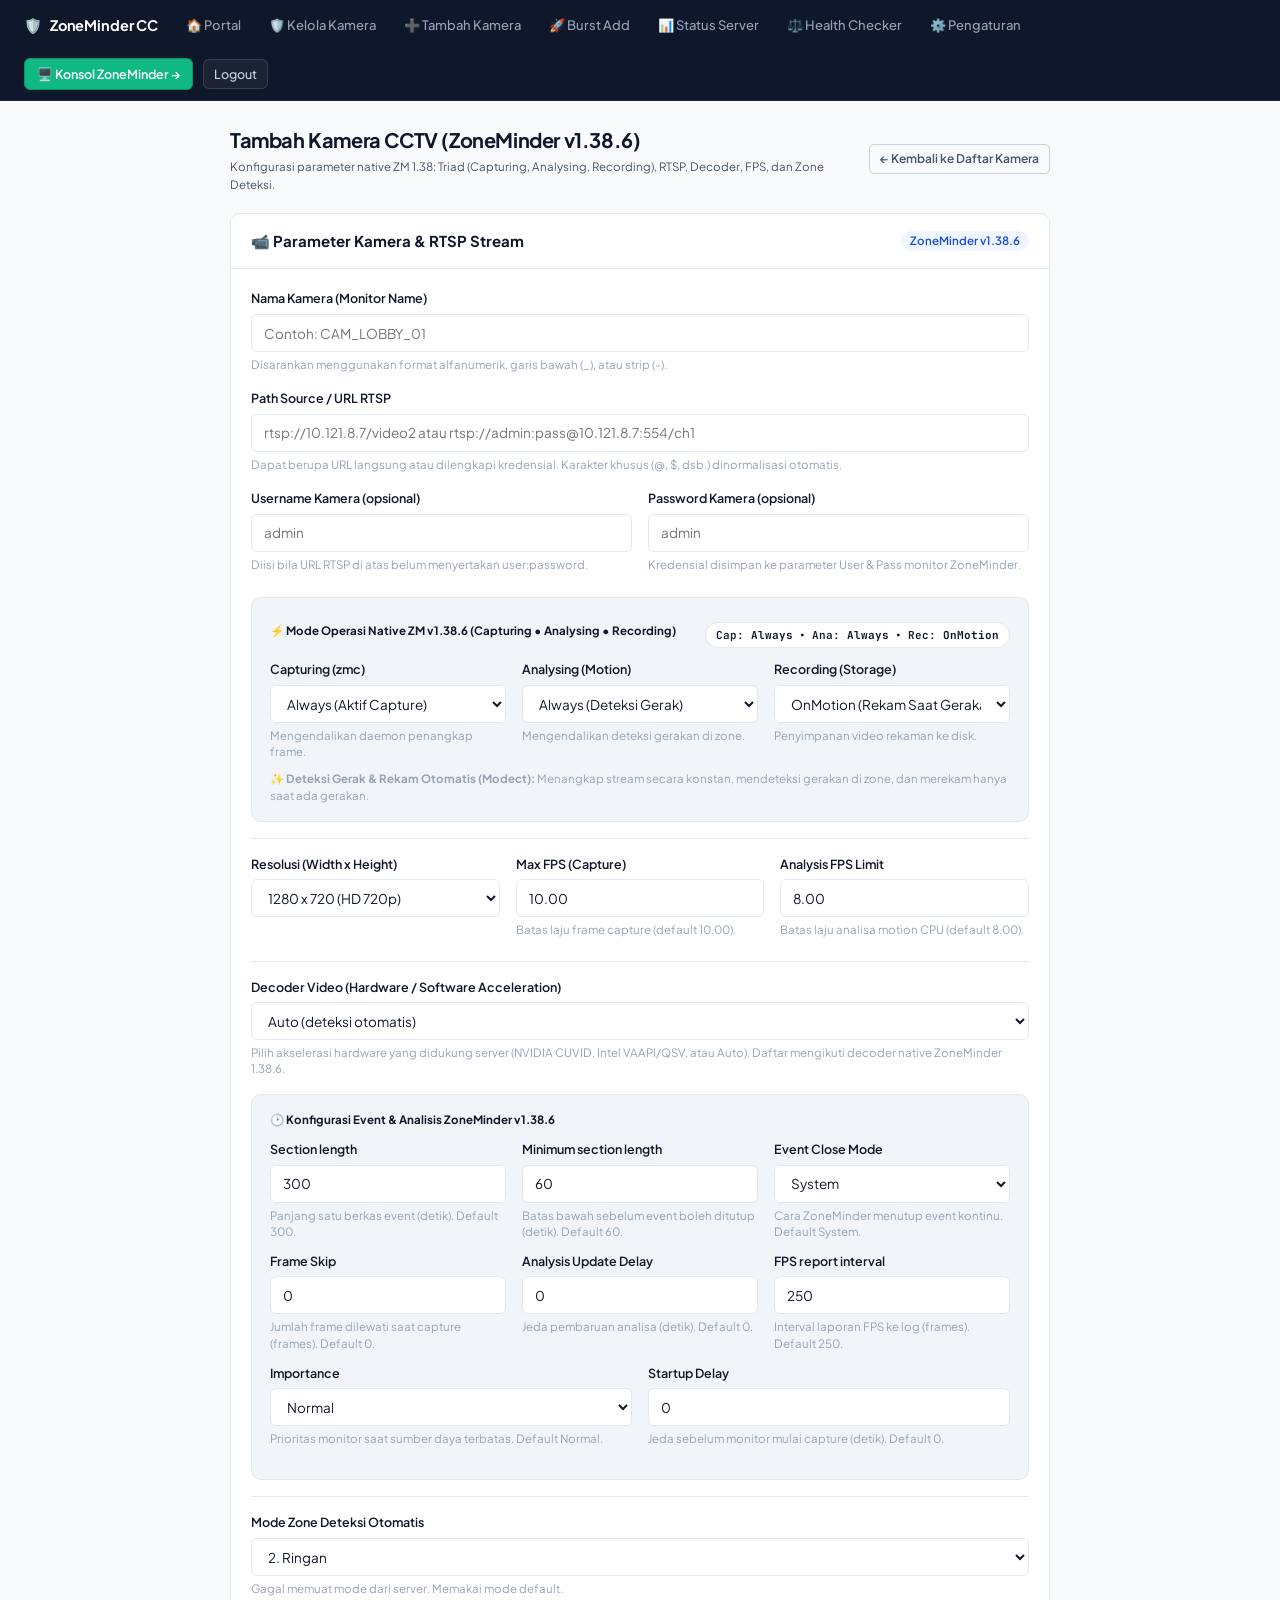
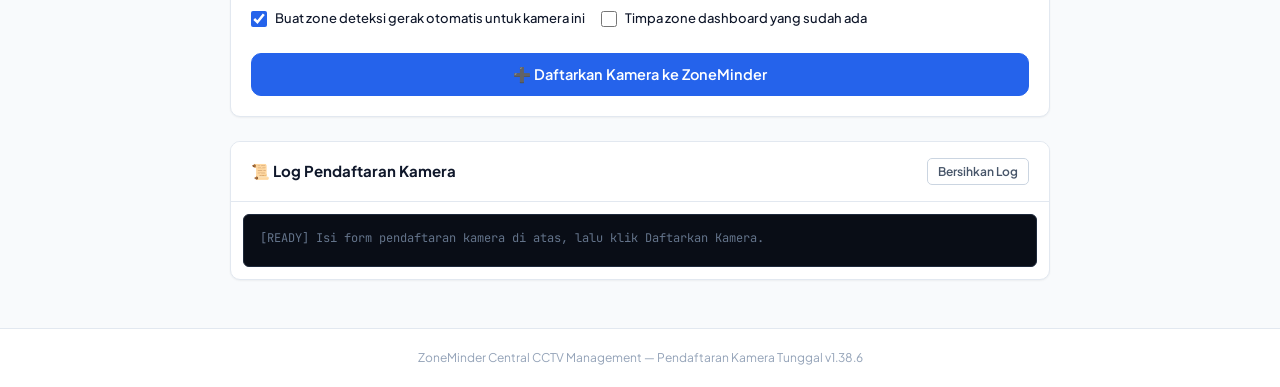
==== commit aead06c2: "update minor" ====
--- a/html_dashboard/add_camera.html
+++ b/html_dashboard/add_camera.html
@@ -173,8 +173,79 @@
               </div>
             </div>
 
+            <!-- Konfigurasi Event & Analisis ZM 1.38.6 -->
+            <div class="triad-card" style="border-top: 1px solid var(--border); padding-top: 16px; margin-top: 16px;">
+              <div class="text-xs font-bold text-primary" style="margin-bottom: 12px;">
+                &#128337; Konfigurasi Event &amp; Analisis ZoneMinder v1.38.6
+              </div>
+
+              <div class="grid grid-3">
+                <div class="form-group">
+                  <label class="form-label" for="sectionLength">Section length</label>
+                  <input type="number" id="sectionLength" class="form-control" value="300" min="0" step="1">
+                  <div class="form-hint">Panjang satu berkas event (detik). Default 300.</div>
+                </div>
+
+                <div class="form-group">
+                  <label class="form-label" for="minSectionLength">Minimum section length</label>
+                  <input type="number" id="minSectionLength" class="form-control" value="60" min="0" step="1">
+                  <div class="form-hint">Batas bawah sebelum event boleh ditutup (detik). Default 60.</div>
+                </div>
+
+                <div class="form-group">
+                  <label class="form-label" for="eventCloseMode">Event Close Mode</label>
+                  <select id="eventCloseMode" class="form-select">
+                    <option value="system" selected>System</option>
+                    <option value="time">Time</option>
+                    <option value="duration">Duration</option>
+                    <option value="idle">Idle</option>
+                    <option value="alarm">Alarm</option>
+                  </select>
+                  <div class="form-hint">Cara ZoneMinder menutup event kontinu. Default System.</div>
+                </div>
+              </div>
+
+              <div class="grid grid-3" style="margin-top: -4px;">
+                <div class="form-group">
+                  <label class="form-label" for="frameSkip">Frame Skip</label>
+                  <input type="number" id="frameSkip" class="form-control" value="0" min="0" step="1">
+                  <div class="form-hint">Jumlah frame dilewati saat capture (frames). Default 0.</div>
+                </div>
+
+                <div class="form-group">
+                  <label class="form-label" for="analysisUpdateDelay">Analysis Update Delay</label>
+                  <input type="number" id="analysisUpdateDelay" class="form-control" value="0" min="0" step="1">
+                  <div class="form-hint">Jeda pembaruan analisa (detik). Default 0.</div>
+                </div>
+
+                <div class="form-group">
+                  <label class="form-label" for="fpsReportInterval">FPS report interval</label>
+                  <input type="number" id="fpsReportInterval" class="form-control" value="250" min="0" step="1">
+                  <div class="form-hint">Interval laporan FPS ke log (frames). Default 250.</div>
+                </div>
+              </div>
+
+              <div class="grid grid-2" style="margin-top: -4px;">
+                <div class="form-group">
+                  <label class="form-label" for="importance">Importance</label>
+                  <select id="importance" class="form-select">
+                    <option value="Normal" selected>Normal</option>
+                    <option value="Less">Less</option>
+                    <option value="Not">Not</option>
+                  </select>
+                  <div class="form-hint">Prioritas monitor saat sumber daya terbatas. Default Normal.</div>
+                </div>
+
+                <div class="form-group">
+                  <label class="form-label" for="startupDelay">Startup Delay</label>
+                  <input type="number" id="startupDelay" class="form-control" value="0" min="0" step="1">
+                  <div class="form-hint">Jeda sebelum monitor mulai capture (detik). Default 0.</div>
+                </div>
+              </div>
+            </div>
+
             <!-- Zone Deteksi Otomatis -->
-            <div class="form-group" style="border-top: 1px solid var(--border); padding-top: 16px; margin-top: 6px;">
+            <div class="form-group" style="border-top: 1px solid var(--border); padding-top: 16px; margin-top: 16px;">
               <label class="form-label" for="zoneMode">Mode Zone Deteksi Otomatis</label>
               <select id="zoneMode" class="form-select"></select>
               <div class="form-hint" id="zoneModeHint" style="margin-top: 5px;">Memuat konfigurasi mode zone...</div>
@@ -222,6 +293,40 @@
   <script src="app_shell.js"></script>
   <script>
     let ZONE_MODES = [];
+
+    // Nilai default konfigurasi Event & Analisis ZoneMinder 1.38.6.
+    // Dipakai untuk mengisi form saat halaman dimuat DAN saat form di-reset,
+    // supaya <input value="..."> di HTML dan nilai aktual selalu sinkron.
+    const EVENT_DEFAULTS = {
+      sectionLength: '300',
+      minSectionLength: '60',
+      eventCloseMode: 'system',
+      frameSkip: '0',
+      analysisUpdateDelay: '0',
+      fpsReportInterval: '250',
+      importance: 'Normal',
+      startupDelay: '0'
+    };
+
+    function applyEventDefaults() {
+      Object.keys(EVENT_DEFAULTS).forEach(id => {
+        const el = document.getElementById(id);
+        if (el) el.value = EVENT_DEFAULTS[id];
+      });
+    }
+
+    function readEventFields() {
+      return {
+        sectionLength: document.getElementById('sectionLength').value,
+        minSectionLength: document.getElementById('minSectionLength').value,
+        eventCloseMode: document.getElementById('eventCloseMode').value,
+        frameSkip: document.getElementById('frameSkip').value,
+        analysisUpdateDelay: document.getElementById('analysisUpdateDelay').value,
+        fpsReportInterval: document.getElementById('fpsReportInterval').value,
+        importance: document.getElementById('importance').value,
+        startupDelay: document.getElementById('startupDelay').value
+      };
+    }
 
     async function loadZoneModes() {
       const select = document.getElementById('zoneMode');
@@ -281,6 +386,7 @@
 
     loadZoneModes();
     updateTriadPreview();
+    applyEventDefaults();
 
     function addLog(msg, type = 'info') {
       const box = document.getElementById('logBox');
@@ -311,6 +417,7 @@
       const maxFps = document.getElementById('maxFps').value.trim() || '10.00';
       const analysisFps = document.getElementById('analysisFps').value.trim() || '8.00';
       const decoder = document.getElementById('camDecoder').value;
+      const eventFields = readEventFields();
 
       if (!source.toLowerCase().startsWith('rtsp://')) {
         addLog('URL harus diawali dengan rtsp://', 'err');
@@ -339,6 +446,14 @@
             maxFps: maxFps,
             analysisFps: analysisFps,
             decoder: decoder,
+            sectionLength: eventFields.sectionLength,
+            minSectionLength: eventFields.minSectionLength,
+            eventCloseMode: eventFields.eventCloseMode,
+            frameSkip: eventFields.frameSkip,
+            analysisUpdateDelay: eventFields.analysisUpdateDelay,
+            fpsReportInterval: eventFields.fpsReportInterval,
+            importance: eventFields.importance,
+            startupDelay: eventFields.startupDelay,
             zoneMode: document.getElementById('zoneMode').value,
             createZone: document.getElementById('createZone').checked,
             overwriteZone: document.getElementById('overwriteZone').checked
@@ -354,6 +469,7 @@
             data.path_warnings.forEach(w => addLog(`[PATH] ${w}`, 'warn'));
           }
           addLog(`[CONFIG] Cap=${capturing} | Ana=${analysing} | Rec=${recording} | Decoder=${decoder} | MaxFPS=${maxFps} | AnalysisFPS=${analysisFps}`, 'info');
+          addLog(`[EVENT] SectionLength=${eventFields.sectionLength}s | MinSectionLength=${eventFields.minSectionLength}s | CloseMode=${eventFields.eventCloseMode} | FrameSkip=${eventFields.frameSkip} | AnalysisUpdateDelay=${eventFields.analysisUpdateDelay}s | FPSReportInterval=${eventFields.fpsReportInterval} | Importance=${eventFields.importance} | StartupDelay=${eventFields.startupDelay}s`, 'info');
 
           const zone = data.zone || {};
           if (zone.created) {
@@ -373,6 +489,7 @@
           document.getElementById('camAnalysing').value = 'Always';
           document.getElementById('camRecording').value = 'OnMotion';
           document.getElementById('createZone').checked = true;
+          applyEventDefaults();
           updateTriadPreview();
         } else {
           addLog(`[ERROR] ${data.message || 'Gagal mendaftarkan kamera'}`, 'err');
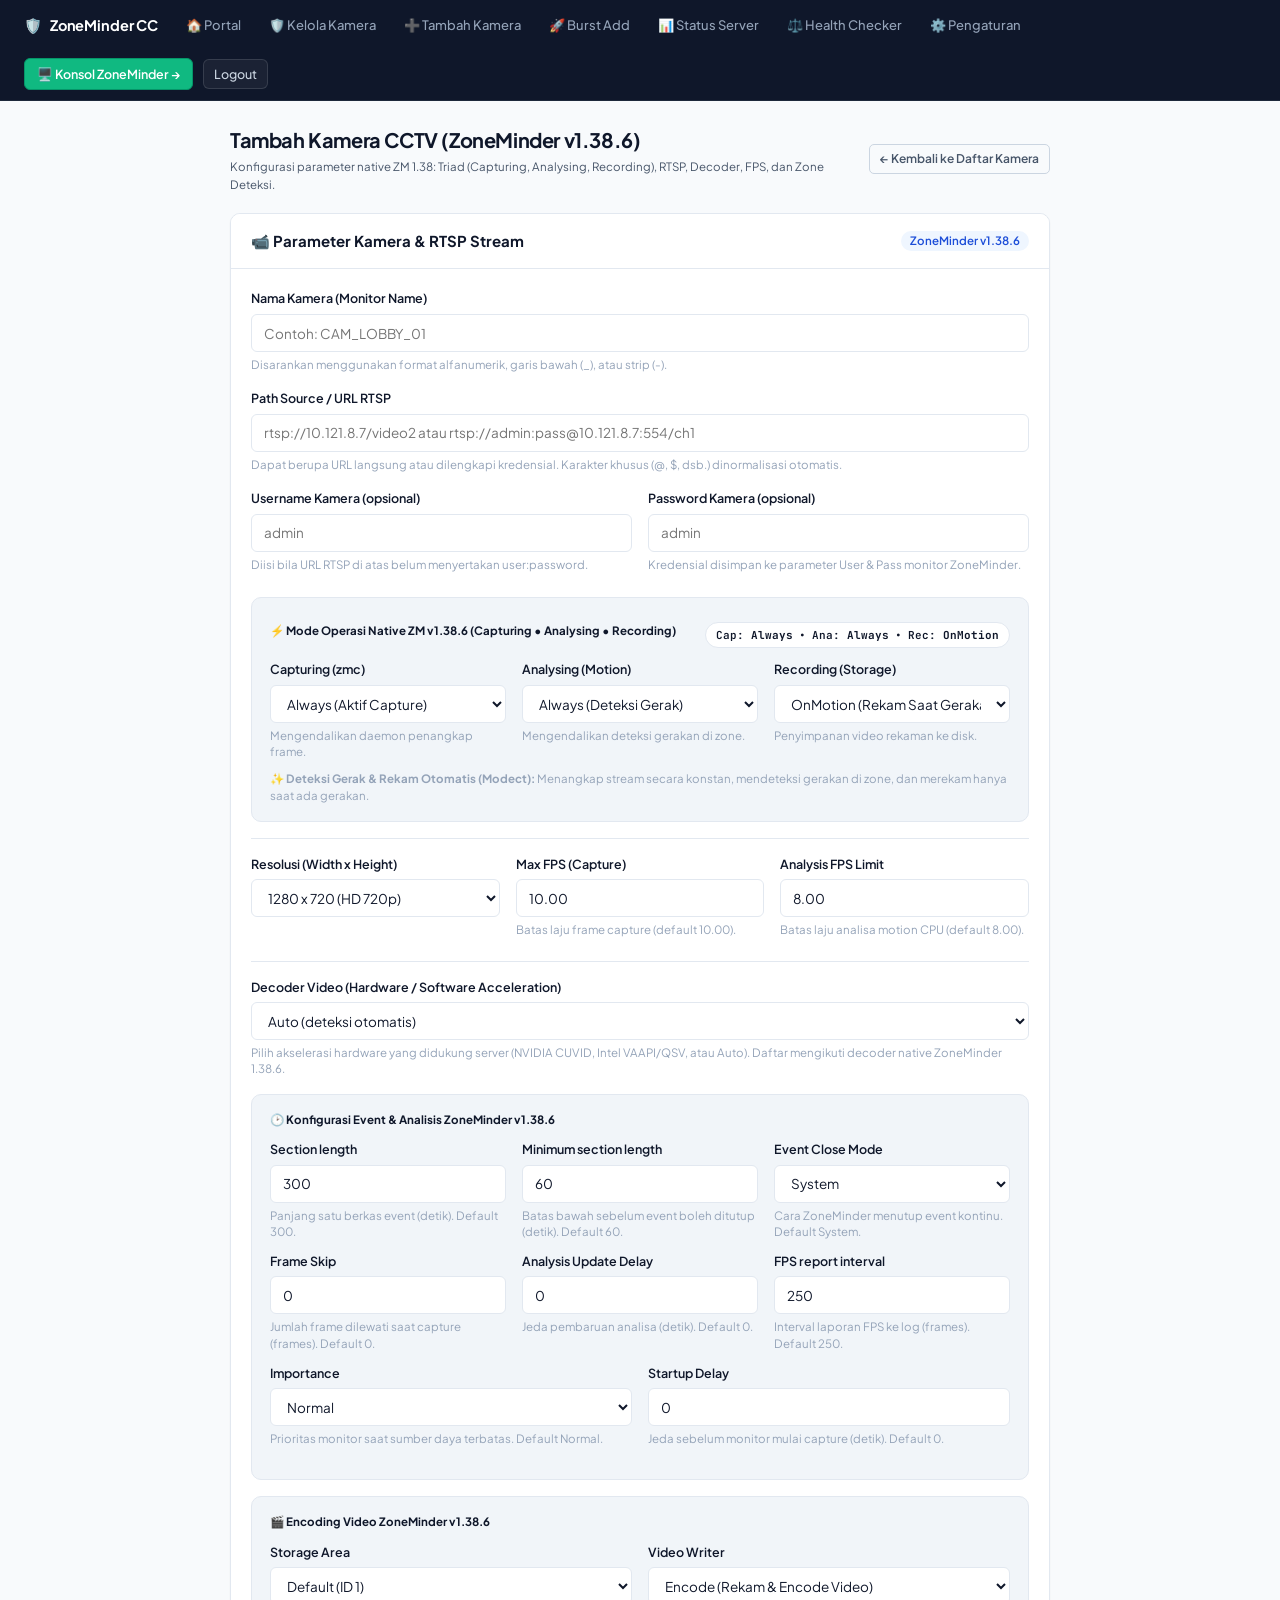
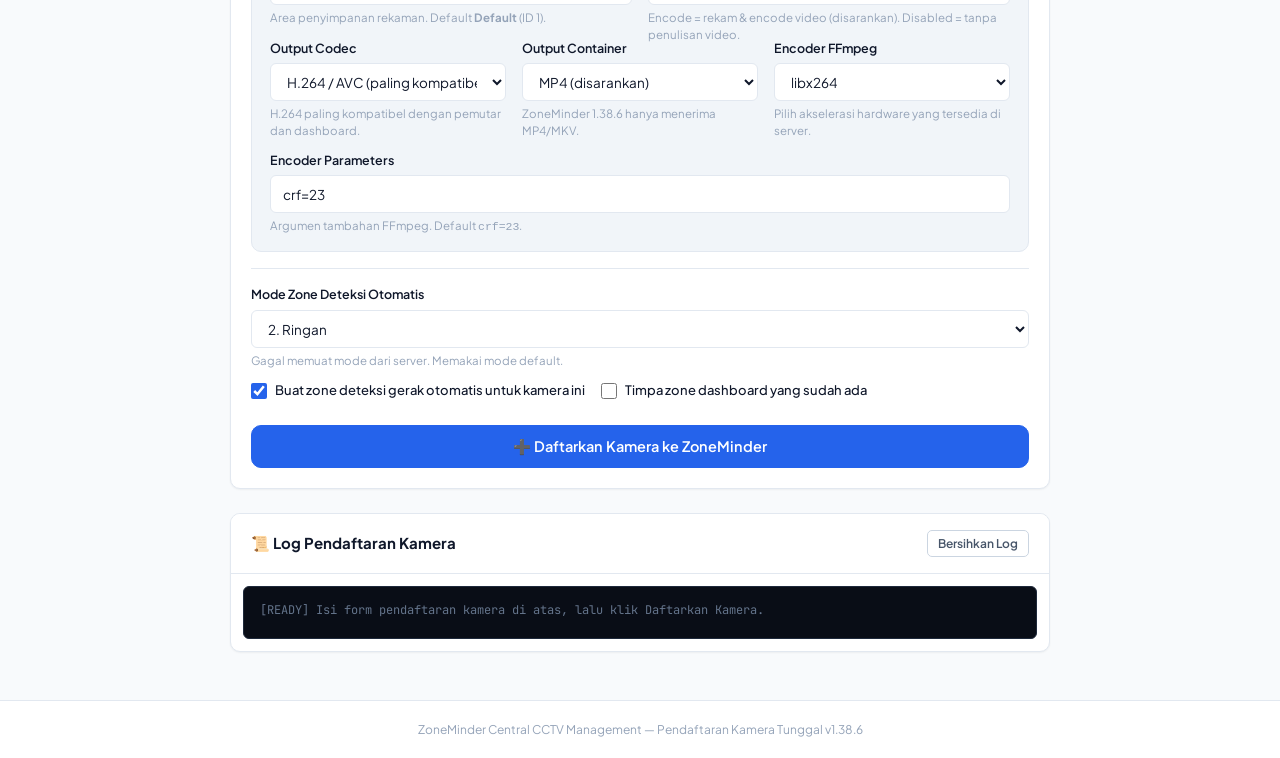
==== commit 506d72e4: "update" ====
--- a/html_dashboard/add_camera.html
+++ b/html_dashboard/add_camera.html
@@ -244,6 +244,56 @@
               </div>
             </div>
 
+            <!-- Konfigurasi Encoding Video ZM 1.38.6 -->
+            <div class="triad-card" style="border-top: 1px solid var(--border); padding-top: 16px; margin-top: 16px;" data-encoding-section>
+              <div class="text-xs font-bold text-primary" style="margin-bottom: 12px;">
+                &#127916; Encoding Video ZoneMinder v1.38.6
+              </div>
+
+              <div class="grid grid-2">
+                <div class="form-group">
+                  <label class="form-label" for="storageId">Storage Area</label>
+                  <select id="storageId" class="form-select" data-encoding="storageId"></select>
+                  <div class="form-hint">Area penyimpanan rekaman. Default <b>Default</b> (ID 1).</div>
+                </div>
+
+                <div class="form-group">
+                  <label class="form-label" for="videoWriter">Video Writer</label>
+                  <select id="videoWriter" class="form-select" data-encoding="videoWriter" onchange="updateEncodingBlock()"></select>
+                  <div class="form-hint">Encode = rekam &amp; encode video (disarankan). Disabled = tanpa penulisan video.</div>
+                </div>
+              </div>
+
+              <!-- Blok ini hanya dipakai saat Video Writer = Encode -->
+              <div id="encodingBlock" data-encoding-block="encode">
+                <div class="grid grid-3" style="margin-top: -4px;">
+                  <div class="form-group">
+                    <label class="form-label" for="outputCodec">Output Codec</label>
+                    <select id="outputCodec" class="form-select" data-encoding="outputCodec"></select>
+                    <div class="form-hint">H.264 paling kompatibel dengan pemutar dan dashboard.</div>
+                  </div>
+
+                  <div class="form-group">
+                    <label class="form-label" for="outputContainer">Output Container</label>
+                    <select id="outputContainer" class="form-select" data-encoding="outputContainer"></select>
+                    <div class="form-hint">ZoneMinder 1.38.6 hanya menerima MP4/MKV.</div>
+                  </div>
+
+                  <div class="form-group">
+                    <label class="form-label" for="encoder">Encoder FFmpeg</label>
+                    <select id="encoder" class="form-select" data-encoding="encoder"></select>
+                    <div class="form-hint">Pilih akselerasi hardware yang tersedia di server.</div>
+                  </div>
+                </div>
+
+                <div class="form-group" style="margin-top: -4px;">
+                  <label class="form-label" for="encoderParameters">Encoder Parameters</label>
+                  <input type="text" id="encoderParameters" class="form-control" value="crf=23" data-encoding="encoderParameters">
+                  <div class="form-hint">Argumen tambahan FFmpeg. Default <code>crf=23</code>.</div>
+                </div>
+              </div>
+            </div>
+
             <!-- Zone Deteksi Otomatis -->
             <div class="form-group" style="border-top: 1px solid var(--border); padding-top: 16px; margin-top: 16px;">
               <label class="form-label" for="zoneMode">Mode Zone Deteksi Otomatis</label>
@@ -328,6 +378,69 @@
       };
     }
 
+    // ----------------------------------------------------------------
+    // Nilai default encoding video ZM 1.38.6.
+    // Sumber daftar pilihan ada di app_shell.js (satu tempat); di sini hanya
+    // nilai awal supaya form HTML dan nilai aktual selalu sinkron saat reset.
+    // ----------------------------------------------------------------
+    const ENCODING_DEFAULTS = {
+      storageId: '1',
+      videoWriter: '1',
+      outputCodec: 'h264',
+      encoder: 'libx264',
+      encoderParameters: 'crf=23',
+      outputContainer: 'mp4'
+    };
+
+    function encodingSection() {
+      return document.querySelector('[data-encoding-section]');
+    }
+
+    function applyEncodingDefaults() {
+      if (window.fillEncodingControls) {
+        window.fillEncodingControls(encodingSection(), ENCODING_DEFAULTS);
+      }
+    }
+
+    function updateEncodingBlock() {
+      const root = encodingSection();
+      if (!root) return;
+      const writer = root.querySelector('[data-encoding="videoWriter"]');
+      const block = root.querySelector('[data-encoding-block="encode"]');
+      if (window.toggleEncodingBlock) window.toggleEncodingBlock(writer, block);
+    }
+
+    function loadCameraEncodingFields() {
+      const root = encodingSection();
+      if (!root) return;
+      if (window.fillEncodingControls) {
+        window.fillEncodingControls(root, ENCODING_DEFAULTS);
+      }
+      const storage = root.querySelector('[data-encoding="storageId"]');
+      if (window.loadStorageAreas) {
+        window.loadStorageAreas(storage, ENCODING_DEFAULTS.storageId);
+      }
+      updateEncodingBlock();
+    }
+
+    // Nama fungsi ini SENGAJA tidak sama dengan window.readEncodingControls
+    // milik app_shell.js: nama yang sama akan menimpa fungsi bersama itu dan
+    // membuat pemanggilan di dalamnya berulang tanpa henti (stack overflow).
+    function readCameraEncodingFields() {
+      const root = encodingSection();
+      if (!root || !window.readEncodingControls) {
+        return {
+          storageId: ENCODING_DEFAULTS.storageId,
+          videoWriter: ENCODING_DEFAULTS.videoWriter,
+          outputCodec: ENCODING_DEFAULTS.outputCodec,
+          encoder: ENCODING_DEFAULTS.encoder,
+          encoderParameters: ENCODING_DEFAULTS.encoderParameters,
+          outputContainer: ENCODING_DEFAULTS.outputContainer
+        };
+      }
+      return window.readEncodingControls(root);
+    }
+
     async function loadZoneModes() {
       const select = document.getElementById('zoneMode');
       const hint = document.getElementById('zoneModeHint');
@@ -385,6 +498,7 @@
     }
 
     loadZoneModes();
+    loadCameraEncodingFields();
     updateTriadPreview();
     applyEventDefaults();
 
@@ -418,6 +532,7 @@
       const analysisFps = document.getElementById('analysisFps').value.trim() || '8.00';
       const decoder = document.getElementById('camDecoder').value;
       const eventFields = readEventFields();
+      const encodingFields = readCameraEncodingFields();
 
       if (!source.toLowerCase().startsWith('rtsp://')) {
         addLog('URL harus diawali dengan rtsp://', 'err');
@@ -454,6 +569,15 @@
             fpsReportInterval: eventFields.fpsReportInterval,
             importance: eventFields.importance,
             startupDelay: eventFields.startupDelay,
+            // Konfigurasi encoding video: Storage, VideoWriter, Codec, Encoder,
+            // EncoderParameters, OutputContainer. Dikirim eksplisit supaya
+            // backend tidak pernah menerima enum kosong (ZM menolak seluruh simpan).
+            storageId: encodingFields.storageId,
+            videoWriter: encodingFields.videoWriter,
+            outputCodec: encodingFields.outputCodec,
+            encoder: encodingFields.encoder,
+            encoderParameters: encodingFields.encoderParameters,
+            outputContainer: encodingFields.outputContainer,
             zoneMode: document.getElementById('zoneMode').value,
             createZone: document.getElementById('createZone').checked,
             overwriteZone: document.getElementById('overwriteZone').checked
@@ -470,6 +594,14 @@
           }
           addLog(`[CONFIG] Cap=${capturing} | Ana=${analysing} | Rec=${recording} | Decoder=${decoder} | MaxFPS=${maxFps} | AnalysisFPS=${analysisFps}`, 'info');
           addLog(`[EVENT] SectionLength=${eventFields.sectionLength}s | MinSectionLength=${eventFields.minSectionLength}s | CloseMode=${eventFields.eventCloseMode} | FrameSkip=${eventFields.frameSkip} | AnalysisUpdateDelay=${eventFields.analysisUpdateDelay}s | FPSReportInterval=${eventFields.fpsReportInterval} | Importance=${eventFields.importance} | StartupDelay=${eventFields.startupDelay}s`, 'info');
+
+          if (data.encoding) {
+            const e = data.encoding;
+            addLog(`[ENCODING] Storage=${e.storage_id} | VideoWriter=${e.video_writer} | Codec=${e.output_codec}/${e.output_codec_name} | Encoder=${e.encoder} (${e.encoder_parameters}) | Container=${e.output_container}`, 'info');
+          }
+          if (Array.isArray(data.encoding_warnings)) {
+            data.encoding_warnings.forEach(w => addLog(`[ENCODING] ${w}`, 'warn'));
+          }
 
           const zone = data.zone || {};
           if (zone.created) {
@@ -490,6 +622,7 @@
           document.getElementById('camRecording').value = 'OnMotion';
           document.getElementById('createZone').checked = true;
           applyEventDefaults();
+          loadCameraEncodingFields();
           updateTriadPreview();
         } else {
           addLog(`[ERROR] ${data.message || 'Gagal mendaftarkan kamera'}`, 'err');
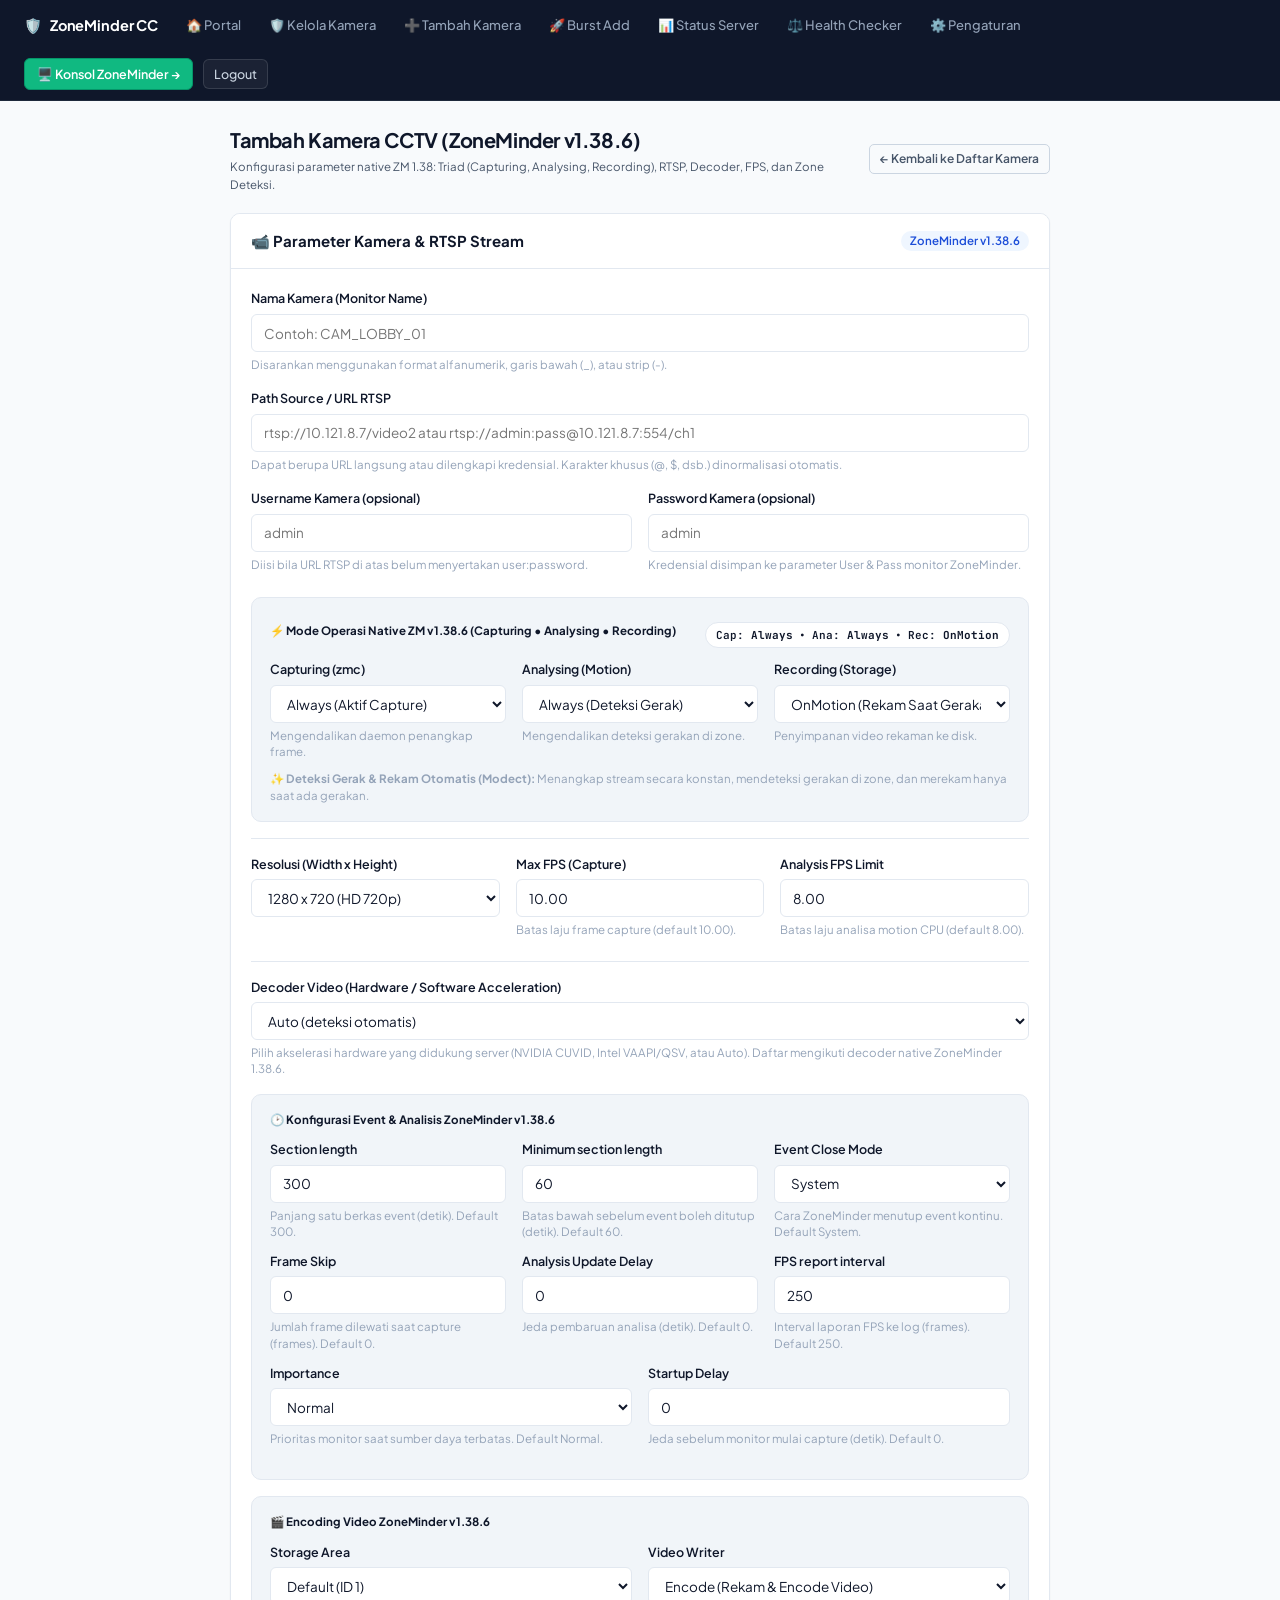
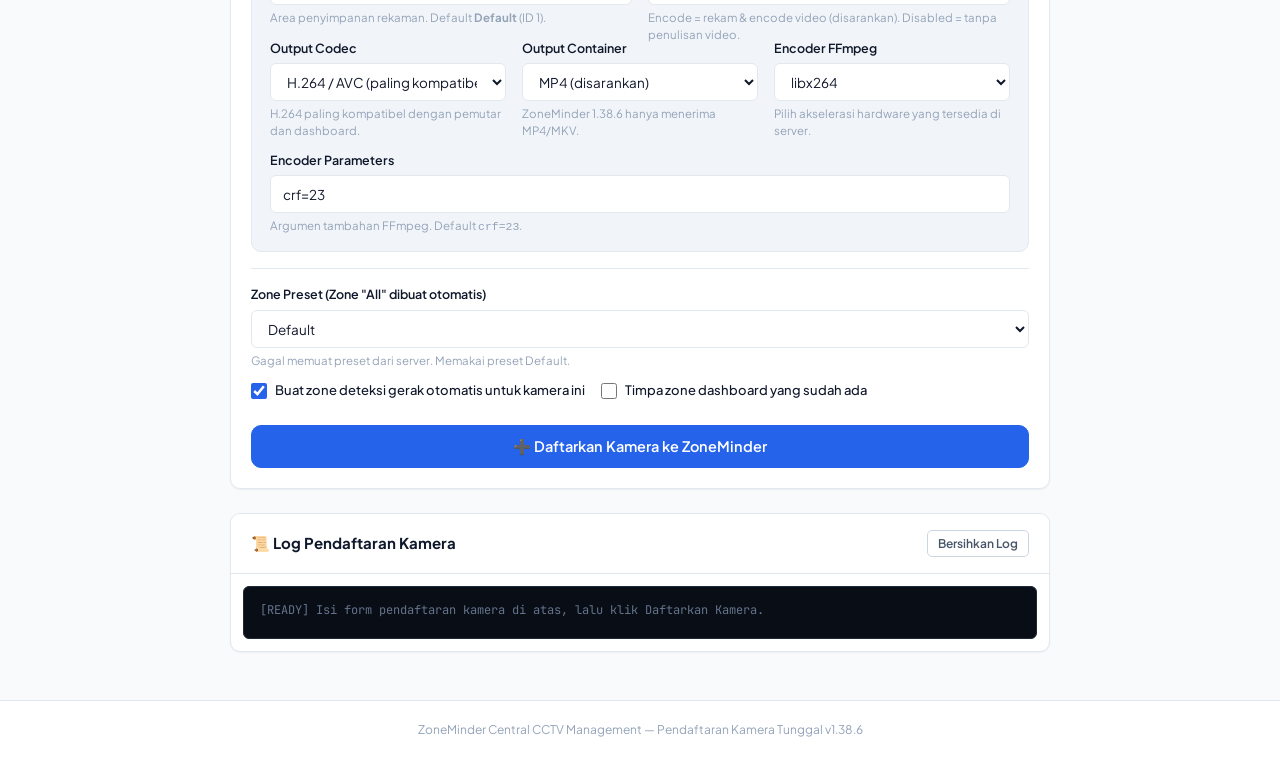
==== commit 8cd247c7: "final update" ====
--- a/html_dashboard/add_camera.html
+++ b/html_dashboard/add_camera.html
@@ -296,9 +296,10 @@
 
             <!-- Zone Deteksi Otomatis -->
             <div class="form-group" style="border-top: 1px solid var(--border); padding-top: 16px; margin-top: 16px;">
-              <label class="form-label" for="zoneMode">Mode Zone Deteksi Otomatis</label>
-              <select id="zoneMode" class="form-select"></select>
-              <div class="form-hint" id="zoneModeHint" style="margin-top: 5px;">Memuat konfigurasi mode zone...</div>
+              <label class="form-label" for="zonePreset">Zone Preset (Zone "All" dibuat otomatis)</label>
+              <select id="zonePreset" class="form-select" data-zone-preset></select>
+              <div class="form-hint" id="zonePresetHint" style="margin-top: 5px;">Zone aktif layar penuh (Units: Percent, Area 100%, Alarm 255/0/0, Overload 0, Extend 0) dibuat otomatis sesudah kamera terdaftar, memakai parameter preset yang dipilih.</div>
+
 
               <div class="flex items-center gap-4 flex-wrap" style="margin-top: 12px;">
                 <label class="checkbox-label">
@@ -342,7 +343,7 @@
 
   <script src="app_shell.js"></script>
   <script>
-    let ZONE_MODES = [];
+    let ZONE_PRESETS = [];
 
     // Nilai default konfigurasi Event & Analisis ZoneMinder 1.38.6.
     // Dipakai untuk mengisi form saat halaman dimuat DAN saat form di-reset,
@@ -441,29 +442,50 @@
       return window.readEncodingControls(root);
     }
 
-    async function loadZoneModes() {
-      const select = document.getElementById('zoneMode');
-      const hint = document.getElementById('zoneModeHint');
+    // ----------------------------------------------------------------
+    // Zone Preset native ZoneMinder 1.38.6. Daftar dan urutannya datang
+    // dari server (/api/zones/zone-presets) supaya pilihan di halaman ini
+    // tidak pernah menyimpang dari nilai yang benar-benar dikirim ke ZM.
+    // ----------------------------------------------------------------
+    async function loadZonePresets() {
+      const select = document.getElementById('zonePreset');
+      if (!select) return;
       try {
-        const res = await fetch('/api/zones/modes');
+        const res = await fetch('/api/zones/zone-presets');
         const data = await res.json();
-        ZONE_MODES = data.modes || [];
-        select.innerHTML = ZONE_MODES
-          .map(m => `<option value="${m.key}" ${m.key === data.default_mode ? 'selected' : ''}>${m.label}</option>`)
+        ZONE_PRESETS = data.presets || [];
+        select.innerHTML = ZONE_PRESETS
+          .map(p => `<option value="${p.name}" ${p.name === data.default ? 'selected' : ''}>${p.name}</option>`)
           .join('');
-        renderZoneHint();
+        renderZonePresetHint();
       } catch (err) {
-        select.innerHTML = '<option value="light">2. Ringan</option>';
-        hint.innerText = 'Gagal memuat mode dari server. Memakai mode default.';
-      }
-    }
-
-    function renderZoneHint() {
-      const key = document.getElementById('zoneMode').value;
-      const hint = document.getElementById('zoneModeHint');
-      const mode = ZONE_MODES.find(m => m.key === key);
-      if (!mode) { hint.innerText = ''; return; }
-      hint.innerHTML = `${mode.description} &bull; <b>Efektif:</b> CheckMethod=${mode.check_method}, MinPixelThreshold=${mode.min_pixel_threshold}, Units=${mode.units}.`;
+        select.innerHTML = '<option value="Default" selected>Default</option>';
+        const hint = document.getElementById('zonePresetHint');
+        if (hint) hint.innerText = 'Gagal memuat preset dari server. Memakai preset Default.';
+      }
+    }
+
+    function renderZonePresetHint() {
+      const select = document.getElementById('zonePreset');
+      const hint = document.getElementById('zonePresetHint');
+      if (!select || !hint) return;
+      const preset = ZONE_PRESETS.find(p => p.name === select.value);
+      if (!preset) return;
+      const blank = v => (v === null || v === undefined) ? 'blank' : v;
+      hint.innerHTML = '<b>Efektif:</b> CheckMethod=' + preset.check_method
+        + ', MinPixelThreshold=' + preset.min_pixel_threshold
+        + ', MaxPixelThreshold=' + blank(preset.max_pixel_threshold) + ' (blank)'
+        + ' &bull; Alarm Area ' + preset.min_alarm_pct + '/' + blank(preset.max_alarm_pct)
+        + ' &bull; Filter ' + blank(preset.filter_x) + 'x' + blank(preset.filter_y)
+        + ' &bull; Filter Area ' + blank(preset.min_filter_pct) + '/' + blank(preset.max_filter_pct)
+        + ' &bull; Blob Area ' + blank(preset.min_blob_pct) + '/' + blank(preset.max_blob_pct)
+        + ' &bull; Min Blobs ' + blank(preset.min_blobs)
+        + '. Angka area = persen luas zone; dikonversi ke piksel oleh server.';
+    }
+
+    function currentZonePreset() {
+      const select = document.getElementById('zonePreset');
+      return select && select.value ? select.value : 'Default';
     }
 
     function updateTriadPreview() {
@@ -489,7 +511,7 @@
       }
     }
 
-    document.getElementById('zoneMode').addEventListener('change', renderZoneHint);
+    document.getElementById('zonePreset').addEventListener('change', renderZonePresetHint);
 
     // Decoder: satu daftar bersama (app_shell.js) supaya pilihan di sini
     // identik dengan Burst Add, impor Excel, dan form edit.
@@ -497,7 +519,7 @@
       window.fillDecoderOptions(document.getElementById('camDecoder'));
     }
 
-    loadZoneModes();
+    loadZonePresets();
     loadCameraEncodingFields();
     updateTriadPreview();
     applyEventDefaults();
@@ -578,7 +600,7 @@
             encoder: encodingFields.encoder,
             encoderParameters: encodingFields.encoderParameters,
             outputContainer: encodingFields.outputContainer,
-            zoneMode: document.getElementById('zoneMode').value,
+            zonePreset: currentZonePreset(),
             createZone: document.getElementById('createZone').checked,
             overwriteZone: document.getElementById('overwriteZone').checked
           })
@@ -605,7 +627,9 @@
 
           const zone = data.zone || {};
           if (zone.created) {
-            addLog(`[ZONE] Zone "${zone.name || 'All'}" dibuat (${zone.label || zone.mode}) @ ${zone.width}x${zone.height}.`, 'success');
+            if (zone.preset) {
+              addLog(`[ZONE] Zone "${zone.zone_name || 'All'}" dibuat dengan preset '${zone.preset}'` + (zone.zone_id ? ` (Zone Id=${zone.zone_id})` : '') + '.', 'success');
+            }
           } else if (zone.skipped) {
             addLog(`[ZONE] Dilewati: ${zone.reason || '-'}`, 'info');
           } else {
@@ -621,6 +645,11 @@
           document.getElementById('camAnalysing').value = 'Always';
           document.getElementById('camRecording').value = 'OnMotion';
           document.getElementById('createZone').checked = true;
+          const presetSelect = document.getElementById('zonePreset');
+          if (presetSelect) {
+            presetSelect.value = 'Default';
+            renderZonePresetHint();
+          }
           applyEventDefaults();
           loadCameraEncodingFields();
           updateTriadPreview();
